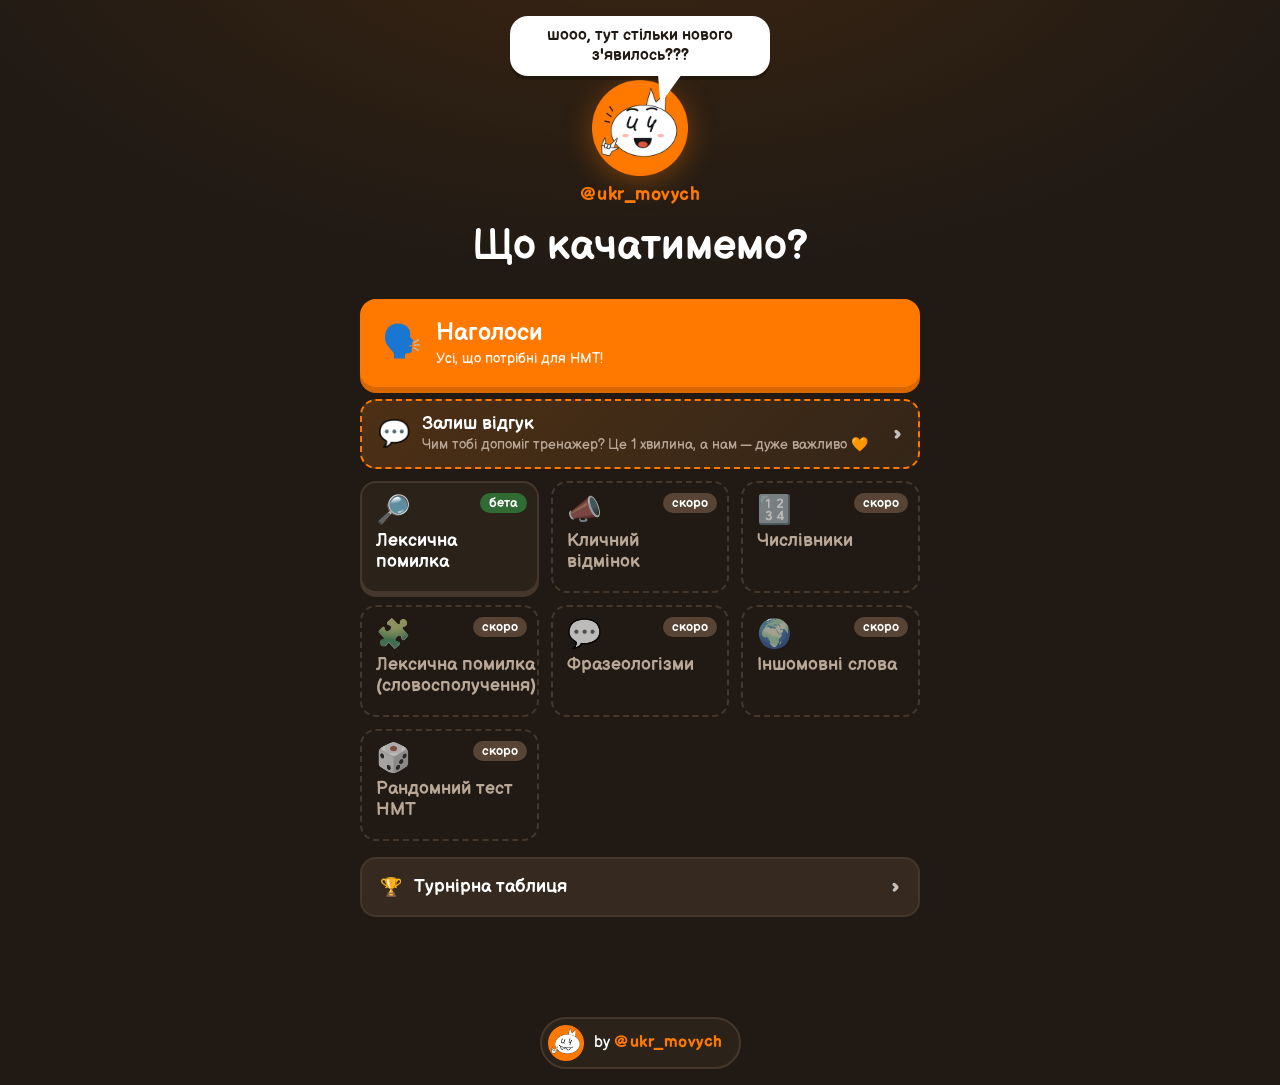
==== index.html @ 4b345e23 "Словосполучення: онлайн-дуель, спринт, гра для класу; ?v=20261020e; пам'ятка Co-Authored-By: Claude " ====
<!DOCTYPE html>
<html lang="uk">
<head>
<script src="migrate.js?v=1"></script>

<!-- Google tag (gtag.js) -->
<script async src="https://www.googletagmanager.com/gtag/js?id=G-82WP0WEX34"></script>
<script>
  window.dataLayer = window.dataLayer || [];
  function gtag(){dataLayer.push(arguments);}
  gtag('js', new Date());

  gtag('config', 'G-82WP0WEX34');
</script>

<meta charset="UTF-8">
<meta name="viewport" content="width=device-width, initial-scale=1.0, viewport-fit=cover">
<meta name="theme-color" content="#211a14">
<title>Мовні ігри</title>
<link rel="icon" type="image/png" href="favicon.png">
<link rel="apple-touch-icon" href="apple-touch-icon.png">
<link rel="preload" href="fonts/balsamiq-sans-cyrillic-700-normal.woff2" as="font" type="font/woff2" crossorigin>
<script async src="https://telegram.org/js/telegram-web-app.js"></script>
<link rel="stylesheet" href="style.css?v=20261020e">
</head>
<body>

  <!-- Меню -->
  <main id="menu" class="screen">
    <div class="menu-logo">
      <p class="speech">шооо, тут стільки нового з'явилось???</p>
      <img src="mascot-surprised.png?v=20261012j" alt="Радісно здивований маскот ukr_movych" width="96" height="96">
      <a class="handle" href="https://t.me/+GkBggS477tlmODQy" target="_blank" rel="noopener" data-tg-link>@ukr_movych</a>
    </div>
    <h1 class="title">Що качатимемо?</h1>

    <!-- Кнопки ігор малює script.js зі списку GAMES -->
    <button id="btn-rejoin" class="rejoin-btn" hidden>🔄 <span id="rejoin-label">Повернутися в гру · кімната</span> <b id="rejoin-code"></b></button>

    <div id="game-list" class="game-grid"></div>

    <button id="btn-leaders" class="leaders-btn">
      <span aria-hidden="true">🏆</span>
      <span>Турнірна таблиця</span>
      <span class="mode-arrow" aria-hidden="true">›</span>
    </button>

    <button id="btn-feedback" class="feedback-btn">
      <span class="feedback-btn-emoji" aria-hidden="true">💬</span>
      <span class="feedback-btn-text">
        <span id="feedback-btn-title" class="feedback-btn-title">Залиш відгук</span>
        <span id="feedback-btn-sub" class="feedback-btn-sub">Чим тобі допоміг тренажер? Це 1 хвилина, а нам — дуже важливо 🧡</span>
      </span>
      <span class="mode-arrow" aria-hidden="true">›</span>
    </button>
  </main>

  <!-- Відгук -->
  <main id="feedback-screen" class="screen" hidden>
    <header class="top-bar">
      <button id="btn-feedback-back" class="icon-btn" aria-label="В меню">‹ Меню</button>
      <h2 class="screen-title">Твій відгук</h2>
    </header>

    <form id="feedback-form" class="card feedback-card" novalidate>
      <p class="feedback-lead">
        Розкажи, як тобі цей тренажер? Що особливо хочеш виділити? 🧡
      </p>

      <div class="feedback-field">
        <span class="setup-label">Як тобі тренажер?</span>
        <div id="feedback-rating" class="feedback-rating" role="radiogroup" aria-label="Оцінка">
          <button type="button" data-rating="1" role="radio" aria-label="1 з 5">😕</button>
          <button type="button" data-rating="2" role="radio" aria-label="2 з 5">😐</button>
          <button type="button" data-rating="3" role="radio" aria-label="3 з 5">🙂</button>
          <button type="button" data-rating="4" role="radio" aria-label="4 з 5">😃</button>
          <button type="button" data-rating="5" role="radio" aria-label="5 з 5">🤩</button>
        </div>
      </div>

      <label class="feedback-field">
        <span class="setup-label">Твій відгук</span>
        <textarea id="feedback-text" rows="5" maxlength="2000"
          placeholder="Наприклад: «За тиждень вивчила всі наголоси, а дуелі з подругою — це взагалі топ!»"></textarea>
      </label>
      <div class="feedback-chips" aria-label="Підказки, з чого почати">
        <button type="button" class="chip">Найбільше сподобалось…</button>
        <button type="button" class="chip">До НМТ мені допомогло…</button>
        <button type="button" class="chip">Від інших тренажерів відрізняється тим, що…</button>
        <button type="button" class="chip">Раджу друзям, бо…</button>
      </div>

      <div class="feedback-field">
        <span class="setup-label">Хто ти?</span>
        <div id="feedback-role" class="seg seg-wrap" role="radiogroup" aria-label="Хто ти">
          <button type="button" data-role="student" role="radio">🎒 Учень / учениця</button>
          <button type="button" data-role="teacher" role="radio">👩‍🏫 Вчитель / ка</button>
          <button type="button" data-role="parent" role="radio">👨‍👩‍👧 Батьки</button>
          <button type="button" data-role="other" role="radio">✨ Інше</button>
        </div>
      </div>

      <label class="feedback-field">
        <span class="setup-label">Як тебе підписати? <span class="optional">(необов'язково)</span></span>
        <input id="feedback-name" type="text" maxlength="40" autocomplete="given-name" placeholder="Наприклад: Оля, 11 клас, Львів">
      </label>

      <label class="feedback-check">
        <input id="feedback-publish" type="checkbox" checked>
        <span>Можна показати мій відгук іншим (наприклад, на сторінці тренажера чи в соцмережах ukr_movych)</span>
      </label>

      <label id="feedback-contact-row" class="feedback-check" hidden>
        <input id="feedback-contact" type="checkbox">
        <span>Можна написати мені в Telegram (<span id="feedback-username"></span>), якщо будуть питання</span>
      </label>

      <p id="feedback-status" class="submit-status" role="status"></p>
      <button id="btn-feedback-send" class="btn-primary" type="submit">Надіслати відгук</button>
    </form>

    <section id="feedback-thanks" class="card feedback-card feedback-thanks" hidden>
      <div class="over-emoji" aria-hidden="true">🧡</div>
      <h3>Дякуємо!</h3>
      <p>Твій відгук уже в нас. Саме такі слова надихають робити тренажер ще кращим.</p>
      <button id="btn-feedback-done" class="btn-primary" type="button">Повернутися в меню</button>
    </section>
  </main>

  <!-- Гра -->
  <main id="game" class="screen" hidden>
    <header class="top-bar">
      <button id="btn-menu" class="icon-btn" aria-label="В меню">‹ Меню</button>
      <span id="lives" class="lives" aria-label="Життя"></span>
      <span id="score" class="score">0</span>
    </header>

    <div id="progress" class="progress" hidden>
      <div class="progress-track"><div id="progress-fill" class="progress-fill"></div></div>
      <p id="level-line" class="level-line" hidden></p>
    </div>

    <section class="card">
      <a class="brand-tag" href="https://t.me/+GkBggS477tlmODQy" target="_blank" rel="noopener" data-tg-link><img src="logo.png" alt="" width="28" height="28"><span>@ukr_movych</span></a>
      <p id="question" class="question"></p>
      <div id="sentence" class="sentence" hidden></div>
      <div id="answers" class="answers"></div>
      <p id="feedback" class="feedback" aria-live="polite"></p>
    </section>

    <div class="game-nav">
      <button id="btn-game-prev" class="btn-back" type="button" hidden>‹ Попереднє</button>
    </div>

    <p id="test-note" class="test-note" hidden>
      🧪 Розділ працює в тестовому режимі: деякі речення ще потребують доопрацювання.
    </p>

    <p id="hint" class="hint"></p>
  </main>

  <!-- Рандомний тест НМТ (PRO): логіка — nmt-test.js -->
  <main id="nmttest" class="screen" hidden>
    <header class="top-bar">
      <button id="btn-nmt-menu" class="icon-btn" aria-label="В меню">‹ Меню</button>
      <span id="nmt-score" class="score nmt-score">0 з 0</span>
      <button id="btn-nmt-finish" class="icon-btn">Завершити</button>
    </header>
    <section id="nmt-play" class="card nmt-card">
      <p id="nmt-review" class="nmt-review" hidden>👀 Попереднє завдання</p>
      <span id="nmt-topic" class="nmt-topic"></span>
      <div id="nmt-question" class="nmt-question"></div>
      <div id="nmt-answers" class="answers"></div>
      <p id="nmt-feedback" class="feedback" aria-live="polite"></p>
      <button id="btn-nmt-next" class="btn-primary" hidden>Наступне завдання →</button>
      <div class="nmt-nav">
        <button id="btn-nmt-prev" class="btn-back" type="button" hidden>‹ Попереднє</button>
        <button id="btn-nmt-return" class="btn-back" type="button" hidden>До поточного ›</button>
      </div>
      <p id="nmt-source" class="nmt-source"></p>
    </section>
    <section id="nmt-result" class="card nmt-card" hidden>
      <h2 class="nmt-result-title">Результат</h2>
      <p id="nmt-result-score" class="nmt-result-score"></p>
      <p id="nmt-result-best" class="nmt-result-best"></p>
      <h3 id="nmt-mistakes-title" class="nmt-mistakes-title">Помилки</h3>
      <div id="nmt-mistakes" class="nmt-mistakes"></div>
      <div class="over-actions">
        <button id="btn-nmt-again" class="btn-primary">Ще раз</button>
        <button id="btn-nmt-result-menu" class="btn-secondary">У меню</button>
      </div>
    </section>
  </main>

  <!-- Наголоси: вибір режиму -->
  <main id="modes" class="screen" hidden>
    <header class="top-bar">
      <button id="btn-modes-back" class="icon-btn" aria-label="В меню">‹ Меню</button>
      <h2 id="modes-title" class="screen-title">Наголоси</h2>
    </header>

    <p class="modes-lead">Обери режим</p>

    <!-- Спецтеми (доступ за посиланням з вебінару): які слова в марафоні й онлайн-іграх -->
    <div id="topic-picker" class="topic-picker" hidden></div>

    <section class="mode-panel">
      <div class="mode-head">
        <span class="mode-num">1</span>
        <span class="mode-head-text">
          <span class="mode-title">🏁 Марафон</span>
          <span id="marathon-desc" class="mode-desc">Усі 233 слова · 3 життя · турнірна таблиця</span>
        </span>
      </div>
      <button id="btn-marathon" class="btn-primary mode-start">
        Почати марафон
        <span id="marathon-best" class="mode-best" data-best="naholosy"></span>
      </button>
      <button id="btn-marathon-endless" class="btn-secondary mode-start endless-start" hidden>
        ♾ Без обмеження життів
        <span class="mode-best">PRO · бали не йдуть у турнірну таблицю</span>
      </button>
    </section>

    <section id="groups-panel" class="mode-panel collapsible" data-panel="groups">
      <button class="mode-head mode-toggle" type="button" aria-expanded="false" aria-controls="groups-body">
        <span class="mode-num">2</span>
        <span class="mode-head-text">
          <span class="mode-title">🎯 Тренування</span>
          <span class="mode-desc">Групи по ~15 слів, без життів, з роботою над помилками</span>
          <span id="groups-progress" class="mode-progress"></span>
        </span>
        <span class="mode-chevron" aria-hidden="true">›</span>
      </button>
      <div id="groups-body" class="mode-body">
      <div id="group-list" class="group-grid"></div>
      <p class="group-legend">
        <span class="legend-item"><span class="legend-dot legend-new"></span> не розпочато</span>
        <span class="legend-item"><span class="legend-dot legend-mid"></span> є над чим попрацювати</span>
        <span class="legend-item"><span class="legend-dot legend-done"></span> вивчено</span>
      </p>
      </div>
    </section>

    <section class="mode-panel collapsible" data-panel="duel">
      <button class="mode-head mode-toggle" type="button" aria-expanded="false" aria-controls="duel-body">
        <span id="duel-num" class="mode-num">3</span>
        <span class="mode-head-text">
          <span class="mode-title">⚔️ Дуель</span>
          <span id="duel-desc" class="mode-desc">2–4 гравці: хто перший натисне правильний наголос</span>
        </span>
        <span class="mode-chevron" aria-hidden="true">›</span>
      </button>
      <div id="duel-body" class="mode-body">

      <div class="duel-setup">
        <div class="setup-controls">
          <div class="setup-row">
            <span class="setup-label">Гравців</span>
            <div id="duel-players" class="seg" role="radiogroup" aria-label="Кількість гравців">
              <button data-n="2" role="radio">2</button>
              <button data-n="3" role="radio">3</button>
              <button data-n="4" role="radio">4</button>
            </div>
          </div>
          <div class="setup-row">
            <span class="setup-label">Екран</span>
            <div id="duel-layout" class="seg" role="radiogroup" aria-label="Як лежить екран">
              <button data-layout="table" role="radio">📱 На столі</button>
              <button data-layout="wall" role="radio">🖥 На стіні</button>
            </div>
          </div>
          <div id="duel-teams-row" class="setup-row" hidden>
            <span class="setup-label">Гра</span>
            <div id="duel-teams" class="seg" role="radiogroup" aria-label="Кожен сам за себе чи командами">
              <button data-teams="0" role="radio">👤 Кожен сам</button>
              <button data-teams="1" role="radio">👥 Команди</button>
            </div>
          </div>
          <div class="setup-row">
            <span class="setup-label">Очок для перемоги</span>
            <div id="duel-target" class="seg" role="radiogroup" aria-label="До скількох очок">
              <button data-target="10" role="radio">10</button>
              <button data-target="20" role="radio">20</button>
              <button data-target="50" role="radio">50</button>
            </div>
          </div>
          <p id="duel-hint" class="setup-hint"></p>
        </div>
        <div id="duel-preview" class="duel-preview" aria-hidden="true"></div>
      </div>

      <button id="btn-duel" class="btn-primary">Почати дуель</button>
      </div>
    </section>

    <section id="online-panel" class="mode-panel collapsible" data-panel="online">
      <button class="mode-head mode-toggle" type="button" aria-expanded="false" aria-controls="online-body-panel">
        <span id="online-num" class="mode-num">4</span>
        <span class="mode-head-text">
          <span class="mode-title">🌐 Онлайн з друзями</span>
          <span id="online-desc" class="mode-desc">Кожен на своєму телефоні: дуель, спринт, гра для класу</span>
        </span>
        <span class="mode-chevron" aria-hidden="true">›</span>
      </button>
      <div id="online-body-panel" class="mode-body">
      <p class="mode-note">Створи кімнату й надішли друзям код, посилання або QR-код.</p>
      <div class="online-modes">
        <button class="online-mode-btn" data-mode="duel">
          <span class="om-title">⚔️ Онлайн-дуель</span>
          <span id="online-duel-desc" class="om-desc">Удвох. Однакове слово — хто правильно й швидше, тому бал</span>
        </button>
        <button class="online-mode-btn" data-mode="sprint">
          <span id="online-sprint-title" class="om-title">⏱ Спринт 60 секунд</span>
          <span id="online-sprint-desc" class="om-desc">2–10 гравців. Хто дасть більше правильних відповідей за хвилину</span>
        </button>
        <button class="online-mode-btn" data-mode="class">
          <span class="om-title">🏫 Гра для класу</span>
          <span class="om-desc">Учитель веде гру на проєкторі, учні відповідають з телефонів</span>
        </button>
      </div>
      <button id="btn-online-join" class="btn-secondary">🔑 Маю код — приєднатися</button>
      </div>
    </section>
  </main>

  <!-- Онлайн: вміст малює online.js -->
  <main id="online" class="screen" hidden>
    <header class="top-bar">
      <button id="btn-online-back" class="icon-btn" aria-label="Вийти">‹ Вийти</button>
      <h2 id="online-title" class="screen-title">Онлайн</h2>
    </header>
    <div id="online-body" class="online-body"></div>
  </main>

  <!-- Дуель: поле малює script.js (2–4 гравці, на столі або на стіні) -->
  <main id="duel" class="duel" hidden>
    <div id="duel-board" class="duel-board"></div>
  </main>

  <!-- Результат тренування -->
  <main id="train-over" class="screen" hidden>
    <section class="card over-card">
      <img class="over-logo" src="logo.png" alt="Логотип ukr_movych" width="80" height="80">
      <h2 id="train-title"></h2>
      <p class="over-score"><span id="train-score"></span></p>
      <p id="train-sub" class="over-best"></p>

      <div class="over-actions">
        <button id="btn-fix-mistakes" class="btn-primary"></button>
        <button id="btn-train-next" class="btn-primary"></button>
        <button id="btn-train-again" class="btn-secondary">Ще раз цю групу</button>
        <button id="btn-train-groups" class="btn-secondary">До груп</button>
      </div>
    </section>

    <section id="train-mistakes" class="card mistakes" hidden>
      <h3>Слова для повторення</h3>
      <ul id="train-mistakes-list" class="mistakes-list"></ul>
    </section>
  </main>

  <!-- Кінець гри -->
  <main id="over" class="screen" hidden>
    <section class="card over-card">
      <img class="over-logo" src="logo.png" alt="Логотип ukr_movych" width="80" height="80">
      <h2>Гру закінчено!</h2>
      <p class="over-score"><span id="over-score">0</span></p>
      <p id="over-best" class="over-best"></p>

      <form id="submit-form" class="submit-form" hidden>
        <label for="player-name">Твоє ім'я для турнірної таблиці</label>
        <div class="submit-row">
          <input id="player-name" type="text" maxlength="20" autocomplete="nickname" placeholder="Наприклад, Оксана">
          <button type="submit" class="btn-primary btn-small">Зберегти</button>
        </div>
        <p id="submit-status" class="submit-status" aria-live="polite"></p>
      </form>

      <div class="over-actions">
        <button id="btn-again" class="btn-primary">Ще раз</button>
        <button id="btn-over-menu" class="btn-secondary">В меню</button>
      </div>
    </section>

    <section id="mistakes" class="card mistakes" hidden>
      <h3>Твої помилки</h3>
      <ul id="mistakes-list" class="mistakes-list"></ul>
    </section>
  </main>

  <!-- Турнірна таблиця -->
  <main id="leaders" class="screen" hidden>
    <header class="top-bar">
      <button id="btn-leaders-back" class="icon-btn" aria-label="В меню">‹ Меню</button>
      <h2 class="screen-title">Турнірна таблиця</h2>
    </header>

    <div class="tabs" role="tablist">
      <button class="tab active" data-game="naholosy" role="tab">Наголоси</button>
      <button class="tab" data-game="leksychna" role="tab">Лексична</button>
      <button class="tab" data-game="klychnyi" role="tab" hidden>Кличний</button>
    </div>

    <section class="card">
      <ol id="leaders-list" class="leaders-list"></ol>
      <p id="leaders-status" class="leaders-status"></p>
    </section>
  </main>

  <!-- Святкування -->
  <div id="celebrate" class="modal" hidden>
    <div class="modal-card">
      <div class="over-emoji" aria-hidden="true">🏆</div>
      <h2>Неймовірно!</h2>
      <p id="celebrate-text"></p>
      <button id="btn-continue" class="btn-primary">Грати далі</button>
      <a class="brand-tag brand-tag-bottom" href="https://t.me/+GkBggS477tlmODQy" target="_blank" rel="noopener" data-tg-link><img src="logo.png" alt="" width="28" height="28"><span>@ukr_movych</span></a>
    </div>
  </div>
  <div id="confetti" class="confetti" aria-hidden="true"></div>

  <!-- «Скоро» -->
  <div id="soon" class="modal" hidden>
    <div class="modal-card">
      <div class="over-emoji" aria-hidden="true">🚧</div>
      <h2 id="soon-title"></h2>
      <p>Скоро тут з'явиться топовий тренажер — слідкуй!</p>
      <a class="brand-tag brand-tag-soon" href="https://t.me/+GkBggS477tlmODQy" target="_blank" rel="noopener" data-tg-link><img src="logo.png" alt="" width="28" height="28"><span>@ukr_movych</span></a>
      <button id="btn-soon-ok" class="btn-primary">Чекаю!</button>
    </div>
  </div>

  <!-- Доступ до спецтеми за посиланням з вебінару -->
  <div id="topic-modal" class="modal" hidden>
    <div class="modal-card">
      <div id="topic-modal-emoji" class="over-emoji" aria-hidden="true">🎉</div>
      <h2 id="topic-modal-title"></h2>
      <p id="topic-modal-text"></p>
      <a id="btn-topic-open" class="btn-primary pro-buy" href="#" hidden>Відкрити в Telegram</a>
      <button id="btn-topic-go" class="btn-primary" hidden>До тренування →</button>
      <button id="btn-topic-close" class="btn-secondary">Закрити</button>
    </div>
  </div>

  <!-- «‹ Попереднє»: копія картки попереднього завдання (лише для перегляду) -->
  <div id="prev-modal" class="modal" hidden>
    <div class="modal-card prev-modal-card">
      <p class="nmt-review">👀 Попереднє завдання</p>
      <div id="prev-content" class="prev-content"></div>
      <button id="btn-prev-close" class="btn-secondary">До поточного ›</button>
    </div>
  </div>

  <div id="pro" class="modal" hidden>
    <div class="modal-card">
      <div class="pro-intro">
      <div class="over-emoji" aria-hidden="true">🦆</div>
      <h2 id="pro-title"></h2>
      <p id="pro-text"></p>
      </div>
      <a id="btn-pro-buy" class="btn-primary pro-buy" href="#" target="_blank" rel="noopener"></a>
      <button id="btn-pro-check" class="btn-secondary">Я вже в Спільноті ✓</button>
      <p id="pro-status" class="pro-status" aria-live="polite"></p>
      <button id="btn-pro-help" class="pro-help-link" type="button" hidden>Підписка є, а доступу немає?</button>
      <div id="pro-help" class="pro-help" hidden>
        <h2>Підписка є, а доступу немає?</h2>
        <p>Буває, що Telegram не дає автоматично додати тебе в канал. Напиши Укрмовичу — і тобі відкриють доступ вручну.</p>
        <textarea id="pro-help-text" maxlength="1000" rows="3" placeholder="Що сталося? (необов'язково)"></textarea>
        <button id="btn-pro-report" class="btn-primary">Повідомити Укрмовича</button>
      </div>
      <div id="pro-done" class="pro-help" hidden>
        <p>Дякуємо! Укрмович отримав твоє повідомлення 💛 З тобою зв'яжуться в Telegram якнайшвидше — протягом 24 годин.</p>
      </div>
      <button id="btn-pro-close" class="btn-secondary">Закрити</button>
    </div>
  </div>

  <footer>
    <a class="brand" href="https://t.me/+GkBggS477tlmODQy" target="_blank" rel="noopener" data-tg-link>
      <img src="logo.png" alt="" width="36" height="36">
      <span>by <b>@ukr_movych</b></span>
    </a>
  </footer>

  <script src="leaderboard-config.js?v=20261020a"></script>
  <script src="klychnyi-data.js?v=20261020a"></script>
  <script src="chyslivnyky-data.js?v=20261020a"></script>
  <script src="frazeo-data.js?v=20261020b"></script>
  <script src="topics.js?v=20261020a"></script>
  <script src="slovospoluch-data.js?v=20261020e"></script>
  <script src="script.js?v=20261020e"></script>
  <script src="slovospoluch.js?v=20261020e"></script>
  <script src="online.js?v=20261020e"></script>
  <script src="nmt-test.js?v=20261020a"></script>

</body>
</html>
---- style.css ----
/* Шрифт з кирилицею (Comic Neue її не має, тому на телефонах був стандартний шрифт) */
@font-face {
  font-family: 'Balsamiq Sans';
  font-style: normal;
  font-weight: 400;
  font-display: swap;
  src: url(fonts/balsamiq-sans-cyrillic-400-normal.woff2) format('woff2');
  unicode-range: U+0301, U+0400-045F, U+0490-0491, U+04B0-04B1, U+2116;
}
@font-face {
  font-family: 'Balsamiq Sans';
  font-style: normal;
  font-weight: 700;
  font-display: swap;
  src: url(fonts/balsamiq-sans-cyrillic-700-normal.woff2) format('woff2');
  unicode-range: U+0301, U+0400-045F, U+0490-0491, U+04B0-04B1, U+2116;
}
@font-face {
  font-family: 'Balsamiq Sans';
  font-style: normal;
  font-weight: 400;
  font-display: swap;
  src: url(fonts/balsamiq-sans-latin-400-normal.woff2) format('woff2');
  unicode-range: U+0000-00FF, U+0131, U+0152-0153, U+02BB-02BC, U+02C6, U+02DA, U+02DC, U+0304, U+0308, U+0329, U+2000-206F, U+20AC, U+2122, U+2191, U+2193, U+2212, U+2215, U+FEFF, U+FFFD;
}
@font-face {
  font-family: 'Balsamiq Sans';
  font-style: normal;
  font-weight: 700;
  font-display: swap;
  src: url(fonts/balsamiq-sans-latin-700-normal.woff2) format('woff2');
  unicode-range: U+0000-00FF, U+0131, U+0152-0153, U+02BB-02BC, U+02C6, U+02DA, U+02DC, U+0304, U+0308, U+0329, U+2000-206F, U+20AC, U+2122, U+2191, U+2193, U+2212, U+2215, U+FEFF, U+FFFD;
}

:root {
  --bg: #211a14;
  --surface: #2b2219;
  --surface-2: #362a20;
  --line: #45372b;
  --brown: #574435;
  --orange: #FF7900;
  --orange-dark: #d96700;
  --green: #4CAF50;
  --red: #e0533d;
  --text: #ffffff;
  --muted: #b9a797;
  --radius: 16px;
  --font: 'Balsamiq Sans', 'Comic Sans MS', 'Comic Neue', system-ui, sans-serif;
}

*,
*::before,
*::after {
  box-sizing: border-box;
}

html {
  -webkit-text-size-adjust: 100%;
}

body {
  margin: 0;
  min-height: 100vh;
  min-height: 100dvh;
  display: flex;
  flex-direction: column;
  align-items: center;
  padding:
    max(16px, env(safe-area-inset-top))
    max(16px, env(safe-area-inset-right))
    max(16px, env(safe-area-inset-bottom))
    max(16px, env(safe-area-inset-left));
  background:
    radial-gradient(ellipse 80% 50% at 50% -10%, rgba(255, 121, 0, 0.12), transparent 70%),
    var(--bg);
  color: var(--text);
  font-family: var(--font);
  font-weight: 700;
  -webkit-tap-highlight-color: transparent;
  /* заборона виділення й копіювання тексту */
  -webkit-user-select: none;
  user-select: none;
  -webkit-touch-callout: none;
}

input,
textarea {
  -webkit-user-select: text;
  user-select: text;
}

img {
  -webkit-user-drag: none;
}

.loading {
  display: block;
  text-align: center;
  color: var(--muted);
  animation: pulse 1.2s ease-in-out infinite;
}

@keyframes pulse {
  50% { opacity: 0.4; }
}

[hidden] {
  display: none !important;
}

button {
  font: inherit;
  color: inherit;
  border: none;
  cursor: pointer;
  touch-action: manipulation;
  -webkit-user-select: none;
  user-select: none;
}

button:focus-visible {
  outline: 3px solid var(--orange);
  outline-offset: 3px;
}

.screen {
  width: 100%;
  max-width: 560px;
  flex: 1 0 auto;
  display: flex;
  flex-direction: column;
  animation: fade-in 0.25s ease-out;
}

/* ---------- Меню ---------- */

#menu {
  justify-content: center;
  padding-bottom: 8vh;
}

.title {
  margin: 0 0 28px;
  font-size: clamp(30px, 8vw, 42px);
  line-height: 1.15;
  text-align: center;
}

/* Сітка ігор: «Наголоси» на всю ширину, решта — плитки по 2 (на компі по 3) */
.game-grid {
  display: grid;
  grid-template-columns: repeat(2, minmax(0, 1fr));
  gap: 12px;
}

@media (min-width: 520px) {
  .game-grid {
    grid-template-columns: repeat(3, minmax(0, 1fr));
  }
}

.game-tile {
  position: relative;
  display: flex;
  flex-direction: column;
  align-items: flex-start;
  gap: 6px;
  min-height: 112px;
  padding: 14px;
  text-align: left;
  background: var(--surface);
  border: 2px solid var(--line);
  border-radius: var(--radius);
  box-shadow: 0 4px 0 var(--line);
  transition: transform 0.12s ease, box-shadow 0.12s ease, border-color 0.15s ease;
}

.game-tile:active {
  transform: translateY(3px);
  box-shadow: 0 1px 0 var(--line);
}

.tile-icon {
  font-size: 28px;
  line-height: 1;
}

.tile-name {
  /* на вузьких екранах шрифт трохи менший, щоб довгі слова не розривались */
  font-size: clamp(14px, 4.4vw, 18px);
  line-height: 1.15;
  overflow-wrap: break-word;
}

.game-tile .badge {
  position: absolute;
  top: 10px;
  right: 10px;
}

.game-tile.featured {
  grid-column: 1 / -1;
  flex-direction: row;
  align-items: center;
  gap: 14px;
  min-height: 0;
  padding: 18px 20px;
  background: var(--orange);
  border-color: var(--orange);
  box-shadow: 0 6px 0 var(--orange-dark);
}

.game-tile.featured:active {
  box-shadow: 0 3px 0 var(--orange-dark);
}

.game-tile.featured .tile-icon {
  font-size: 32px;
}

.game-tile.featured .tile-name {
  flex: 1;
  min-width: 0;
  font-size: 24px;
  overflow-wrap: normal;
}

.game-tile.featured .mode-best {
  white-space: nowrap;
}

.game-tile.featured .mode-best {
  opacity: 0.9;
}

/* Ще не готові ігри — приглушені */
.game-tile.is-soon {
  background: transparent;
  border-style: dashed;
  box-shadow: none;
  color: var(--muted);
}

.game-tile.is-soon .tile-icon {
  filter: grayscale(0.6);
  opacity: 0.7;
}

.mode-best {
  font-size: 14px;
  font-weight: 400;
  opacity: 0.8;
}

.mode-best:empty {
  display: none;
}

.mode-arrow {
  font-size: 28px;
  line-height: 1;
  opacity: 0.7;
}

.badge {
  display: inline-block;
  padding: 2px 9px;
  border-radius: 999px;
  background: var(--brown);
  color: #fff;
  font-size: 13px;
}

.badge-beta {
  background: #2f6b33;
}

.badge-pro {
  background: linear-gradient(135deg, #f2b705, #e07a10);
  color: #fff;
  font-weight: 700;
}

/* Турнірна таблиця — окремо від ігор */
.leaders-btn {
  display: flex;
  align-items: center;
  gap: 12px;
  width: 100%;
  margin-top: 16px;
  padding: 14px 18px;
  background: var(--surface-2);
  border: 2px solid var(--line);
  border-radius: var(--radius);
  font-size: 18px;
  text-align: left;
}

.leaders-btn span:nth-child(2) {
  flex: 1;
}

.brand-tag-soon {
  margin: -8px 0 18px;
}

/* ---------- Верхня панель ---------- */

.top-bar {
  display: flex;
  align-items: center;
  gap: 12px;
  margin-bottom: 16px;
}

.icon-btn {
  padding: 8px 14px;
  border-radius: 999px;
  background: var(--brown);
  font-size: 15px;
}

.lives {
  flex: 1;
  text-align: center;
  font-size: 22px;
  letter-spacing: 2px;
}

.lives .heart {
  display: inline-block;
  transition: opacity 0.3s ease, filter 0.3s ease, transform 0.3s ease;
}

.lives .heart.lost {
  opacity: 0.25;
  filter: grayscale(1);
  transform: scale(0.8);
}

.lives.hit {
  animation: shake 0.4s ease;
}

.score {
  min-width: 56px;
  padding: 8px 14px;
  border-radius: 999px;
  background: var(--surface-2);
  text-align: center;
  font-size: 18px;
}

.score::before {
  content: '⭐ ';
}

.score.bump {
  animation: bump 0.3s ease;
}

/* ---------- Картка з питанням ---------- */

.card {
  padding: 24px 20px;
  background: var(--surface);
  border: 2px solid var(--line);
  border-radius: 22px;
}

.question {
  margin: 0 0 20px;
  text-align: center;
  font-size: 20px;
  color: var(--muted);
}

.answers {
  display: grid;
  gap: 12px;
}

/* Варіанти наголосу */
.answer {
  display: flex;
  flex-direction: column;
  align-items: center;
  justify-content: center;
  gap: 2px;
  width: 100%;
  min-height: 64px;
  padding: 14px 18px;
  background: var(--surface-2);
  border: 2px solid var(--line);
  border-radius: var(--radius);
  font-size: 28px;
  letter-spacing: 0.5px;
  box-shadow: 0 4px 0 var(--line);
  transition: transform 0.1s ease, box-shadow 0.1s ease, background-color 0.15s ease, border-color 0.15s ease;
}

.answer:active {
  transform: translateY(3px);
  box-shadow: 0 1px 0 var(--line);
}

.answer .stress {
  color: var(--orange);
}

.answer .note {
  font-size: 15px;
  font-weight: 400;
  color: var(--muted);
  letter-spacing: 0;
}

@media (hover: hover) {
  .answer:hover,
  .chip:hover,
  .ok-btn:hover {
    border-color: var(--orange);
  }

  .game-tile:not(.featured):hover,
  .leaders-btn:hover {
    border-color: var(--orange);
  }
}

/* ---------- Лексична помилка ---------- */

.sentence {
  margin-bottom: 18px;
  line-height: 1.25;
  text-align: left;
}

.chip {
  display: inline-block;
  margin: 3px 1px;
  padding: 5px 7px;
  background: transparent;
  border: 2px solid transparent;
  border-radius: 10px;
  font-size: 20px;
  font-weight: 400;
  transition: background-color 0.15s ease, border-color 0.15s ease;
}

.ok-btn {
  width: 100%;
  min-height: 56px;
  padding: 12px 18px;
  background: var(--surface-2);
  border: 2px solid var(--line);
  border-radius: var(--radius);
  font-size: 20px;
  box-shadow: 0 4px 0 var(--line);
}

/* ---------- Стани відповідей ---------- */

.correct,
.answer.correct,
.ok-btn.correct {
  background-color: var(--green);
  border-color: var(--green);
  box-shadow: 0 4px 0 #3a8a3e;
}

.chip.correct {
  box-shadow: none;
}

.correct .stress,
.correct .note {
  color: #fff;
}

.wrong {
  background-color: var(--red);
  border-color: var(--red);
  box-shadow: 0 4px 0 #a63a2a;
  animation: shake 0.4s ease;
}

.chip.wrong {
  box-shadow: none;
}

.dim {
  opacity: 0.45;
}

.blink {
  animation: blink 0.5s linear infinite;
}

.strikethrough {
  text-decoration: line-through;
  text-decoration-thickness: 2px;
}

.feedback {
  min-height: 1.4em;
  margin: 16px 0 0;
  text-align: center;
  font-size: 17px;
  color: var(--muted);
}

.feedback.good {
  color: var(--green);
}

.feedback.bad {
  color: var(--red);
}

.hint {
  margin: 14px 0 0;
  text-align: center;
  font-size: 13px;
  font-weight: 400;
  color: var(--muted);
  opacity: 0.7;
}

@media (hover: none) {
  .hint {
    display: none;
  }
}

/* ---------- Кінець гри ---------- */

#over {
  justify-content: center;
  padding-bottom: 8vh;
}

.over-card {
  text-align: center;
}

.over-emoji {
  font-size: 48px;
}

.over-card h2 {
  margin: 8px 0 4px;
  font-size: 28px;
}

.over-score {
  margin: 8px 0;
  font-size: 64px;
  line-height: 1;
  color: var(--orange);
}

.over-best {
  margin: 0 0 24px;
  color: var(--muted);
}

.over-actions {
  display: grid;
  gap: 12px;
}

.btn-primary,
.btn-secondary {
  width: 100%;
  padding: 16px;
  border-radius: var(--radius);
  font-size: 20px;
  transition: transform 0.1s ease, box-shadow 0.1s ease;
}

.btn-primary {
  background: var(--orange);
  box-shadow: 0 5px 0 var(--orange-dark);
}

.btn-primary:active {
  transform: translateY(3px);
  box-shadow: 0 2px 0 var(--orange-dark);
}

.btn-secondary {
  background: var(--brown);
}

/* ---------- Логотип і підпис ---------- */

.menu-logo {
  display: flex;
  flex-direction: column;
  align-items: center;
  gap: 8px;
  margin-bottom: 18px;
}

.menu-logo img {
  width: 96px;
  height: 96px;
  filter: drop-shadow(0 6px 14px rgba(255, 121, 0, 0.35));
}

.handle {
  color: var(--orange);
  font-size: 18px;
  letter-spacing: 0.5px;
}

/* Плашка з логотипом у картці гри — щоб її було видно на скриншотах */
.brand-tag {
  display: flex;
  align-items: center;
  justify-content: center;
  gap: 8px;
  margin: -6px 0 14px;
  color: var(--orange);
  font-size: 16px;
  letter-spacing: 0.5px;
}

.brand-tag img {
  width: 28px;
  height: 28px;
}

.brand-tag-bottom {
  margin: 18px 0 0;
}

.over-logo {
  width: 80px;
  height: 80px;
  filter: drop-shadow(0 6px 14px rgba(255, 121, 0, 0.35));
}

.brand {
  display: flex;
  align-items: center;
  gap: 10px;
  margin-top: 28px;
  padding: 6px 16px 6px 6px;
  border-radius: 999px;
  background: var(--surface);
  border: 2px solid var(--line);
  color: var(--text);
  font-size: 16px;
  font-weight: 400;
  letter-spacing: 0.5px;
}

.brand img {
  width: 36px;
  height: 36px;
}

.brand b {
  color: var(--orange);
}

/* ---------- Анімації ---------- */

@keyframes blink {
  50% { background-color: #e6c200; border-color: #e6c200; }
}

@keyframes shake {
  0%, 100% { transform: translateX(0); }
  25% { transform: translateX(-6px); }
  75% { transform: translateX(6px); }
}

@keyframes bump {
  50% { transform: scale(1.15); }
}

@keyframes fade-in {
  from { opacity: 0; transform: translateY(6px); }
  to { opacity: 1; transform: none; }
}

@media (prefers-reduced-motion: reduce) {
  *,
  *::before,
  *::after {
    animation-duration: 0.01ms !important;
    animation-iteration-count: 1 !important;
    transition-duration: 0.01ms !important;
  }
}

/* Маленькі телефони */
@media (max-width: 360px) {
  .answer {
    font-size: 24px;
  }

  .chip {
    font-size: 18px;
  }
}

/* ---------- Прогрес (Наголоси) ---------- */

.progress {
  margin: -4px 0 16px;
}

.progress-track {
  height: 10px;
  border-radius: 999px;
  background: var(--surface-2);
  overflow: hidden;
}

.progress-fill {
  width: 0;
  height: 100%;
  border-radius: inherit;
  background: linear-gradient(90deg, var(--orange-dark), var(--orange));
  transition: width 0.4s ease;
}

.progress.done .progress-fill {
  background: linear-gradient(90deg, #3a8a3e, var(--green));
}

/* ---------- Помилки після гри ---------- */

.mistakes {
  margin-top: 16px;
}

.mistakes h3 {
  margin: 0 0 12px;
  font-size: 20px;
  text-align: center;
}

.mistakes-list {
  margin: 0;
  padding: 0;
  list-style: none;
  display: grid;
  gap: 10px;
}

.mistakes-list li {
  display: flex;
  flex-wrap: wrap;
  align-items: baseline;
  justify-content: center;
  gap: 6px 12px;
  padding: 12px;
  border-radius: 12px;
  background: var(--surface-2);
  font-size: 22px;
}

.mistakes-list .was {
  color: var(--red);
  text-decoration: line-through;
  font-size: 18px;
}

.mistakes-list .arrow {
  color: var(--muted);
  font-size: 18px;
}

.mistakes-list .right .stress {
  color: var(--green);
}

.mistakes-list .note {
  margin-left: 6px;
  font-size: 14px;
  font-weight: 400;
  color: var(--muted);
}

.mistakes-list .sentence-mistake {
  display: block;
  width: 100%;
  font-size: 16px;
  font-weight: 400;
  line-height: 1.4;
  text-align: left;
}

.mistakes-list .sentence-mistake mark {
  padding: 0 3px;
  border-radius: 4px;
  background: var(--green);
  color: #fff;
}

/* ---------- Форма для таблиці ---------- */

.submit-form {
  margin: 0 0 20px;
  text-align: left;
}

.submit-form label {
  display: block;
  margin-bottom: 8px;
  font-size: 15px;
  color: var(--muted);
}

.submit-row {
  display: flex;
  gap: 8px;
}

.submit-row input {
  flex: 1;
  min-width: 0;
  padding: 12px 14px;
  border: 2px solid var(--line);
  border-radius: 12px;
  background: var(--bg);
  color: var(--text);
  font: inherit;
  font-size: 18px;
}

.submit-row input:focus {
  outline: none;
  border-color: var(--orange);
}

.btn-small {
  width: auto;
  padding: 12px 16px;
  font-size: 17px;
}

.submit-status {
  min-height: 1.2em;
  margin: 8px 0 0;
  font-size: 15px;
  font-weight: 400;
  color: var(--muted);
}

.submit-status.good {
  color: var(--green);
}

.submit-status.bad {
  color: var(--red);
}

/* ---------- Турнірна таблиця ---------- */

.screen-title {
  flex: 1;
  margin: 0;
  font-size: 22px;
  text-align: center;
  padding-right: 70px;
}

.tabs {
  display: grid;
  grid-auto-flow: column;
  grid-auto-columns: 1fr;
  gap: 6px;
  margin-bottom: 14px;
  padding: 5px;
  border-radius: 14px;
  background: var(--surface);
}

.tab {
  padding: 10px 6px;
  border-radius: 10px;
  background: transparent;
  font-size: 15px;
  color: var(--muted);
}

.tab.active {
  background: var(--orange);
  color: #fff;
}

.leaders-list {
  margin: 0;
  padding: 0;
  list-style: none;
  counter-reset: place;
}

.leaders-list li {
  counter-increment: place;
  display: flex;
  align-items: center;
  gap: 12px;
  padding: 10px 4px;
  border-bottom: 1px solid var(--line);
  font-size: 18px;
}

.leaders-list li:last-child {
  border-bottom: none;
}

.leaders-list li::before {
  content: counter(place);
  min-width: 32px;
  height: 32px;
  display: grid;
  place-items: center;
  border-radius: 50%;
  background: var(--surface-2);
  font-size: 15px;
}

.leaders-list li:nth-child(1)::before { background: #d4a017; }
.leaders-list li:nth-child(2)::before { background: #8d8d8d; }
.leaders-list li:nth-child(3)::before { background: #a0522d; }

.leaders-list .name {
  flex: 1;
  min-width: 0;
  overflow: hidden;
  text-overflow: ellipsis;
  white-space: nowrap;
}

.leaders-list .points {
  color: var(--orange);
}

.leaders-list li.me {
  background: rgba(255, 121, 0, 0.1);
  border-radius: 10px;
}

.leaders-status {
  margin: 8px 0 0;
  text-align: center;
  font-weight: 400;
  color: var(--muted);
}

.leaders-status:empty {
  display: none;
}

/* ---------- Святкування ---------- */

.modal {
  position: fixed;
  inset: 0;
  z-index: 20;
  display: grid;
  place-items: center;
  padding: 16px;
  background: rgba(20, 15, 11, 0.75);
  animation: fade-in 0.25s ease-out;
}

.modal-card {
  width: 100%;
  max-width: 400px;
  padding: 28px 22px;
  border: 2px solid var(--orange);
  border-radius: 22px;
  background: var(--surface);
  text-align: center;
  animation: pop 0.4s ease-out;
}

.modal-card h2 {
  margin: 8px 0;
  font-size: 30px;
}

.modal-card p {
  margin: 0 0 22px;
  font-size: 18px;
  line-height: 1.4;
  color: var(--muted);
}

/* Вікно PRO-підписки */
#pro .modal-card > button,
#pro .pro-buy {
  display: block;
  margin-top: 12px;
}

.pro-buy {
  text-align: center;
  color: inherit;
  text-decoration: none;
  box-sizing: border-box;
}

#pro .pro-status {
  margin: 12px 0 0;
  font-size: 16px;
}

#pro .pro-status:empty {
  display: none;
}

/* Форма звернення: лише вона, вгорі екрана */
#pro {
  overflow-y: auto;
}

#pro.pro-form {
  align-items: start;
}

#pro.pro-form .pro-intro,
#pro.pro-form #btn-pro-buy,
#pro.pro-form #btn-pro-check,
#pro.pro-form #btn-pro-help {
  display: none;
}

#pro .pro-help h2 {
  margin: 0 0 10px;
  font-size: 24px;
  text-align: center;
}

.pro-help-link {
  display: block;
  margin: 14px auto 0;
  background: none;
  color: var(--muted);
  font-size: 16px;
  text-decoration: underline;
}

.pro-help {
  margin-top: 16px;
  text-align: left;
}

#pro .pro-help p {
  margin: 0 0 12px;
  font-size: 16px;
}

.pro-help textarea {
  width: 100%;
  box-sizing: border-box;
  padding: 12px;
  border: 2px solid var(--line);
  border-radius: 12px;
  background: var(--surface-2);
  color: var(--text);
  font: inherit;
  font-size: 16px;
  resize: vertical;
}

.confetti {
  position: fixed;
  inset: 0;
  z-index: 30;
  overflow: hidden;
  pointer-events: none;
}

.confetti i {
  position: absolute;
  top: -20px;
  width: 10px;
  height: 14px;
  border-radius: 2px;
  animation: fall linear forwards;
}

@keyframes fall {
  to { transform: translate3d(var(--dx), 110vh, 0) rotate(var(--rot)); }
}

@keyframes pop {
  from { transform: scale(0.8); opacity: 0; }
  to { transform: scale(1); opacity: 1; }
}

/* ---------- Тестовий режим ---------- */

.test-note {
  margin: 16px 0 0;
  padding: 10px 14px;
  border: 2px dashed var(--brown);
  border-radius: 12px;
  background: rgba(87, 68, 53, 0.25);
  color: var(--muted);
  font-size: 14px;
  font-weight: 400;
  line-height: 1.35;
  text-align: center;
}

/* Маленькі телефони: компактніша шапка меню, щоб влізло більше ігор */
@media (max-width: 380px) {
  .menu-logo img {
    width: 72px;
    height: 72px;
  }

  .title {
    margin-bottom: 20px;
  }

  .game-tile {
    min-height: 100px;
    padding: 12px;
  }


  .game-tile.featured .tile-name {
    font-size: 22px;
  }
}

/* ---------- Наголоси: режими й групи ---------- */

#modes .screen-title {
  padding-right: 70px;
}

.modes-lead {
  margin: 0 0 12px;
  color: var(--muted);
  font-size: 16px;
  text-align: center;
}

/* Два режими — дві однакові за виглядом панелі з помаранчевою рамкою */
.mode-panel {
  margin-bottom: 16px;
  padding: 16px;
  border: 2px solid var(--orange);
  border-radius: 20px;
  background: var(--surface);
}

.mode-head {
  display: flex;
  align-items: flex-start;
  gap: 12px;
  margin-bottom: 14px;
}

.mode-num {
  flex: none;
  display: grid;
  place-items: center;
  width: 30px;
  height: 30px;
  border-radius: 50%;
  background: var(--orange);
  font-size: 16px;
}

.mode-head-text {
  display: flex;
  flex-direction: column;
  gap: 4px;
}

.mode-title {
  font-size: 20px;
  line-height: 1.2;
}

.mode-desc {
  color: var(--muted);
  font-size: 14px;
  font-weight: 400;
  line-height: 1.35;
}

.mode-start {
  display: flex;
  flex-direction: column;
  align-items: center;
  gap: 2px;
}

.mode-start .mode-best {
  font-size: 13px;
}

.group-grid {
  display: grid;
  grid-template-columns: repeat(3, minmax(0, 1fr));
  gap: 10px;
}

@media (min-width: 560px) {
  .group-grid {
    grid-template-columns: repeat(5, minmax(0, 1fr));
  }
}

.group-tile {
  /* --h: відтінок від жовтого (45) до жовто-зеленого (100), --p: прогрес 0…1.
     Чистий зелений — лише для вивчених груп */
  --h: 45;
  --p: 0;
  position: relative;
  overflow: hidden;
  display: flex;
  flex-direction: column;
  align-items: center;
  justify-content: center;
  gap: 4px;
  min-height: 76px;
  padding: 10px 6px;
  background: var(--surface);
  border: 2px solid var(--line);
  border-radius: 14px;
  box-shadow: 0 4px 0 var(--line);
  transition: transform 0.1s ease, box-shadow 0.1s ease, border-color 0.15s ease;
}

.group-tile:active {
  transform: translateY(3px);
  box-shadow: 0 1px 0 var(--line);
}

.group-label {
  font-size: 20px;
  white-space: nowrap;
}

.group-info {
  font-size: 13px;
  font-weight: 400;
  color: var(--muted);
}

/* Уже пробував: фон і рамка від жовтого до зеленого залежно від результату */
.group-tile.tried {
  background: hsla(var(--h), 65%, 42%, calc(0.12 + 0.2 * var(--p)));
  border-color: hsl(var(--h), 65%, 45%);
  box-shadow: 0 4px 0 hsl(var(--h), 55%, 30%);
}

.group-tile.tried .group-info {
  color: hsl(var(--h), 75%, 65%);
}

/* Смужка прогресу внизу плитки */
.group-tile.tried::after {
  content: '';
  position: absolute;
  left: 0;
  bottom: 0;
  height: 4px;
  width: calc(var(--p) * 100%);
  background: hsl(var(--h), 70%, 50%);
}

.group-tile.mastered {
  background: var(--green);
  border-color: var(--green);
  box-shadow: 0 4px 0 #3a8a3e;
}

.group-tile.mastered .group-info {
  color: #fff;
}

.group-legend {
  display: flex;
  flex-wrap: wrap;
  align-items: center;
  justify-content: center;
  gap: 4px 6px;
  margin: 14px 0 0;
  color: var(--muted);
  font-size: 12px;
  font-weight: 400;
}

.legend-item {
  white-space: nowrap;
}

.legend-dot {
  display: inline-block;
  vertical-align: -1px;
  width: 12px;
  height: 12px;
  margin-left: 6px;
  border-radius: 4px;
  border: 2px solid var(--line);
}

.legend-new {
  background: var(--surface);
}

.legend-mid {
  background: linear-gradient(90deg, hsl(45, 65%, 45%), hsl(100, 65%, 45%));
  border-color: transparent;
}

.legend-done {
  background: var(--green);
  border-color: transparent;
}

@media (hover: hover) {
  .group-tile:hover {
    border-color: var(--orange);
  }
}

/* ---------- Підпис на плитці гри ---------- */

.tile-sub {
  display: block;
  margin-top: 4px;
  font-size: 14px;
  font-weight: 400;
  opacity: 0.95;
}

/* ---------- Дуель: налаштування ---------- */

.duel-setup {
  display: flex;
  align-items: center;
  gap: 16px;
  margin-bottom: 14px;
}

.setup-controls {
  flex: 1;
  min-width: 0;
  display: grid;
  gap: 10px;
}

/* Підпис над перемикачем — щоб влазили зрозумілі довгі підписи */
.setup-row {
  display: flex;
  flex-direction: column;
  align-items: stretch;
  gap: 4px;
}

.setup-label {
  color: var(--muted);
  font-size: 13px;
  padding-left: 4px;
}

/* Сегментований перемикач */
.seg {
  flex: 1;
  display: flex;
  gap: 4px;
  padding: 4px;
  border-radius: 12px;
  background: var(--bg);
}

.seg button {
  flex: 1;
  padding: 8px 6px;
  border-radius: 9px;
  background: transparent;
  color: var(--muted);
  font-size: 15px;
  white-space: nowrap;
  transition: background-color 0.15s ease, color 0.15s ease;
}

.seg button.active {
  background: var(--orange);
  color: #fff;
}

.seg button:disabled {
  opacity: 0.35;
  cursor: not-allowed;
}

.setup-hint {
  margin: 0;
  color: var(--muted);
  font-size: 13px;
  font-weight: 400;
  line-height: 1.35;
}

/* Мініатюра поділу екрана */
.duel-preview {
  flex: none;
  display: grid;
  gap: 3px;
  width: 92px;
  height: 120px;
  padding: 5px;
  border: 3px solid var(--line);
  border-radius: 14px;
  background: var(--bg);
}

.duel-preview.landscape {
  width: 132px;
  height: 84px;
}

.pv-cell {
  display: grid;
  place-items: center;
  border-radius: 6px;
  background: var(--pc);
  color: #fff;
  font-size: 15px;
}

.pv-cell.flipped {
  transform: rotate(180deg);
}

.duel-preview.layout-table.n-2 { grid-template-rows: 1fr 4px 1fr; }
.duel-preview.layout-table.n-4 { grid-template-rows: 1fr 4px 1fr; }
.duel-preview.layout-wall,
.duel-preview.layout-table.n-3 { grid-template-rows: 4px 1fr; }

.pv-bar {
  border-radius: 2px;
  background: var(--line);
}

/* Телефони: мініатюра зверху, менша */
@media (max-width: 560px) {
  .duel-setup {
    flex-direction: column-reverse;
    align-items: stretch;
    gap: 12px;
  }

  .duel-preview {
    align-self: center;
    width: 70px;
    height: 92px;
  }

  .duel-preview.landscape {
    width: 110px;
    height: 70px;
  }

}

/* ---------- Дуель: поле ---------- */

body.duel-open {
  overflow: hidden;
}

body.duel-open > footer {
  display: none;
}

.duel {
  position: fixed;
  inset: 0;
  z-index: 15;
  background: var(--bg);
  touch-action: none;
}

.duel-board {
  display: grid;
  height: 100%;
  gap: 0;
}

/* Розкладки: де чия частина екрана */
.layout-table.n-2 {
  grid-template-areas: "p1" "bar" "p0";
  grid-template-rows: 1fr auto 1fr;
}

/* 3 гравці на столі: двоє крайніх з одного боку, середній — навпроти */
.layout-table.n-3 {
  grid-template-areas: "bar bar bar" "p0 p1 p2";
  grid-template-columns: repeat(3, minmax(0, 1fr));
  grid-template-rows: auto 1fr;
}

.layout-table.n-4 {
  grid-template-areas: "p2 p3" "bar bar" "p0 p1";
  grid-template-columns: 1fr 1fr;
  grid-template-rows: 1fr auto 1fr;
}

.layout-wall.n-2 {
  grid-template-areas: "bar bar" "p0 p1";
  grid-template-columns: repeat(2, minmax(0, 1fr));
  grid-template-rows: auto 1fr;
}

.layout-wall.n-3 {
  grid-template-areas: "bar bar bar" "p0 p1 p2";
  grid-template-columns: repeat(3, minmax(0, 1fr));
  grid-template-rows: auto 1fr;
}

.layout-wall.n-4 {
  grid-template-areas: "bar bar bar bar" "p0 p1 p2 p3";
  grid-template-columns: repeat(4, minmax(0, 1fr));
  grid-template-rows: auto 1fr;
}

.duel-pane {
  --pc: var(--orange);
  position: relative;
  display: flex;
  flex-direction: column;
  justify-content: center;
  gap: 12px;
  min-width: 0;
  min-height: 0;
  padding: 14px 16px;
  background: linear-gradient(180deg, color-mix(in srgb, var(--pc) 10%, transparent), transparent 60%);
  transition: background-color 0.25s ease;
}

/* Хто сидить навпроти — бачить свою частину перевернутою */
.duel-pane.flipped {
  transform: rotate(180deg);
}

/* Кольорова смужка гравця */
.duel-pane::before {
  content: '';
  position: absolute;
  left: 0;
  right: 0;
  top: 0;
  height: 5px;
  background: var(--pc);
}

.layout-table.n-2 .duel-pane::before,
.layout-table.n-3 .duel-pane::before,
.layout-table.n-4 .duel-pane::before {
  top: auto;
  bottom: 0;
}

/* Роздільники між колонками / чвертями */
.layout-wall .duel-pane + .duel-pane,
.layout-table.n-3 .duel-pane + .duel-pane,
.layout-table.n-4 .duel-pane[data-player="1"],
.layout-table.n-4 .duel-pane[data-player="3"] {
  border-left: 2px solid var(--line);
}

.layout-table.n-4 .duel-pane[data-player="3"] {
  border-left: none;
  border-right: 2px solid var(--line);
}

.duel-pane.won-round {
  background-color: rgba(76, 175, 80, 0.18);
}

.duel-pane.lost-round {
  background-color: rgba(224, 83, 61, 0.12);
}

.duel-pane.winner {
  background-color: color-mix(in srgb, var(--pc) 28%, transparent);
}

.duel-head {
  display: flex;
  align-items: center;
  justify-content: space-between;
  width: 100%;
  max-width: 520px;
  margin: 0 auto;
}

.duel-head {
  gap: 8px;
}

.duel-name {
  flex: 1;
  min-width: 0;
  overflow: hidden;
  color: var(--pc);
  font-size: 17px;
  text-overflow: ellipsis;
  white-space: nowrap;
}

.duel-score {
  flex: none;
}

.duel-score {
  min-width: 52px;
  padding: 4px 14px;
  border-radius: 999px;
  background: var(--pc);
  font-size: 24px;
  text-align: center;
}

.duel-answers {
  display: grid;
  gap: 10px;
  width: 100%;
  max-width: 520px;
  margin: 0 auto;
}

.duel-answer {
  position: relative;
  min-height: 56px;
  padding: 10px 14px;
  font-size: clamp(22px, 6vw, 30px);
}

/* На стіні: великі кнопки для великих сенсорних панелей */
.layout-wall .duel-answer {
  min-height: clamp(60px, 11vh, 120px);
  font-size: clamp(22px, 3vw, 46px);
}

.layout-wall.n-4 .duel-answer {
  font-size: clamp(20px, 2.4vw, 40px);
}

.layout-wall .duel-score {
  font-size: clamp(22px, 2.4vw, 36px);
}

.layout-wall .duel-name {
  font-size: clamp(16px, 1.6vw, 24px);
}

/* Підказка клавіші на кнопці (лише на комп'ютері в режимі «на стіні») */
.duel-answer kbd {
  position: absolute;
  top: 6px;
  right: 8px;
  padding: 1px 6px;
  border: 1px solid rgba(255, 255, 255, 0.25);
  border-radius: 6px;
  color: var(--muted);
  font-family: inherit;
  font-size: 12px;
  line-height: 1.4;
}

.duel-status {
  min-height: 1.3em;
  margin: 0;
  color: var(--muted);
  font-size: 16px;
  text-align: center;
}

.layout-wall .duel-status {
  font-size: clamp(15px, 1.4vw, 22px);
}

.duel-status.good {
  color: var(--green);
}

.duel-status.bad {
  color: var(--red);
}

.duel-status.win {
  font-size: clamp(28px, 4vw, 48px);
}

.duel-status.lose {
  font-size: clamp(18px, 2vw, 26px);
}

/* Смуга керування: вихід, логотип, «до 10» / «Ще раз» */
.duel-bar {
  position: relative;
  display: flex;
  align-items: center;
  justify-content: center;
  min-height: 52px;
  padding: 8px 16px;
  padding-top: max(8px, env(safe-area-inset-top));
  background: var(--surface);
  border-bottom: 2px solid var(--orange);
}

.layout-table .duel-bar {
  padding-top: 8px;
  border-top: 2px solid var(--orange);
}

.duel-exit {
  position: absolute;
  left: 12px;
  padding: 6px 12px;
}

.duel-brand {
  display: flex;
  align-items: center;
  gap: 6px;
  color: var(--orange);
  font-size: 14px;
}

.duel-goal {
  position: absolute;
  right: 14px;
  color: var(--muted);
  font-size: 14px;
}

.duel-again {
  position: absolute;
  right: 12px;
}

@media (max-height: 640px) {
  .duel-answer {
    min-height: 44px;
    padding: 6px 12px;
  }

  .duel-answer .note {
    font-size: 12px;
  }

  .duel-answers {
    gap: 6px;
  }
}

/* Чверті на маленькому екрані — компактніше */
.layout-table.n-4 .duel-pane {
  padding: 10px;
  gap: 8px;
}

.layout-table.n-4 .duel-answer {
  min-height: 46px;
  font-size: clamp(18px, 4.2vw, 28px);
}

.layout-table.n-4 .duel-status {
  font-size: 14px;
}

/* ---------- Репліка маскота в меню ---------- */

/* Бульбашка над маскотом, по центру; хвостик навскіс заходить на лого збоку */
.speech {
  position: relative;
  z-index: 1;
  max-width: 260px;
  margin: 0 0 -4px;
  padding: 10px 16px;
  border-radius: 18px;
  background: #fff;
  color: #211a14;
  font-size: 16px;
  line-height: 1.25;
  text-align: center;
  box-shadow: 0 4px 0 rgba(0, 0, 0, 0.25);
  animation: pop 0.45s ease-out 0.2s both;
}

.speech::after {
  content: '';
  position: absolute;
  top: calc(100% - 2px);
  left: calc(50% + 18px);
  width: 24px;
  height: 30px;
  background: #fff;
  clip-path: polygon(0 0, 100% 0, 10% 100%);
}

@media (max-width: 380px) {
  .speech {
    font-size: 14px;
  }
}

/* ---------- Посилання @ukr_movych ---------- */

a[data-tg-link] {
  text-decoration: none;
  cursor: pointer;
  -webkit-tap-highlight-color: transparent;
  transition: opacity 0.15s ease, transform 0.1s ease;
}

a[data-tg-link]:active {
  opacity: 0.7;
  transform: scale(0.97);
}

@media (hover: hover) {
  a[data-tg-link]:hover span,
  a.handle[data-tg-link]:hover {
    text-decoration: underline;
    text-underline-offset: 3px;
  }
}

footer {
  display: flex;
  justify-content: center;
}

/* «2 на 2» на телефоні: компактні чверті */
@media (max-width: 560px) {
  .layout-table.n-4 .duel-pane {
    padding: 8px;
    gap: 6px;
  }

  .layout-table.n-4 .duel-name {
    font-size: 13px;
  }

  .layout-table.n-4 .duel-score {
    min-width: 38px;
    padding: 2px 10px;
    font-size: 18px;
  }

  .layout-table.n-4 .duel-answer {
    min-height: 42px;
    padding: 6px 8px;
  }

  .layout-table.n-4 .duel-answer .note {
    font-size: 11px;
  }

  .layout-table.n-4 .duel-status {
    font-size: 12px;
  }

  .layout-table.n-4 .duel-status.win {
    font-size: 22px;
  }

  .layout-table.n-4 .duel-status.lose {
    font-size: 14px;
  }
}

/* Кнопка не ширша за свою частину екрана; слово не переноситься — шрифт підганяє script.js */
.duel-answers {
  grid-template-columns: minmax(0, 1fr);
}

.duel-answer {
  min-width: 0;
  overflow: hidden;
}

.duel-answer > span:first-child {
  white-space: nowrap;
}

/* ---------- «Поверни пристрій» ---------- */

.duel-rotate {
  position: absolute;
  inset: 0;
  z-index: 5;
  display: flex;
  flex-direction: column;
  align-items: center;
  justify-content: center;
  gap: 10px;
  padding: 24px;
  background: rgba(20, 15, 11, 0.95);
  text-align: center;
}

.duel-rotate[hidden] {
  display: none;
}

.rotate-phone {
  font-size: 64px;
  line-height: 1;
}

.rotate-phone span {
  display: inline-block;
}

/* Анімація: телефон повертається в потрібне положення */
.want-landscape .rotate-phone span {
  animation: turn-landscape 1.8s ease-in-out infinite;
}

.want-portrait .rotate-phone span {
  transform: rotate(90deg);
  animation: turn-portrait 1.8s ease-in-out infinite;
}

@keyframes turn-landscape {
  0%, 25% { transform: rotate(0deg); }
  60%, 100% { transform: rotate(90deg); }
}

@keyframes turn-portrait {
  0%, 25% { transform: rotate(90deg); }
  60%, 100% { transform: rotate(0deg); }
}

.rotate-title {
  margin: 8px 0 0;
  font-size: 22px;
}

.rotate-sub {
  margin: 0 0 8px;
  color: var(--muted);
  font-size: 15px;
  font-weight: 400;
}

.rotate-skip {
  width: auto;
  padding: 10px 18px;
  font-size: 15px;
}

/* ---------- Кличний відмінок ---------- */

.address-line {
  margin: 0;
  font-size: clamp(22px, 6vw, 28px);
  line-height: 1.3;
  text-align: center;
}

.address-gap {
  display: inline-block;
  min-width: 3.5em;
  padding: 0 2px;
  border-bottom: 3px dashed var(--orange);
  color: var(--muted);
  transition: color 0.2s ease, border-color 0.2s ease;
}

.address-gap.filled-ok {
  border-bottom-style: solid;
  border-color: var(--green);
  color: var(--green);
}

.address-gap.filled-fix {
  border-bottom-style: solid;
  border-color: var(--green);
  color: #fff;
}

.mistakes-list .plain-right {
  font-size: 18px;
}

/* Початок речення в дуелі (кличний відмінок) */
.duel-lead {
  margin: 0 auto;
  width: 100%;
  max-width: 520px;
  font-size: clamp(18px, 4.5vw, 26px);
  text-align: center;
}

.layout-wall .duel-lead {
  font-size: clamp(18px, 2.2vw, 34px);
}

.layout-table.n-4 .duel-lead,
.layout-table.n-3 .duel-lead {
  font-size: clamp(14px, 3.6vw, 22px);
}

/* ---------- Онлайн-режими ---------- */

.online-modes {
  display: grid;
  gap: 10px;
  margin-bottom: 12px;
}

.online-mode-btn {
  display: flex;
  flex-direction: column;
  gap: 3px;
  padding: 12px 14px;
  text-align: left;
  background: var(--surface-2);
  border: 2px solid var(--line);
  border-radius: 14px;
  box-shadow: 0 4px 0 var(--line);
  transition: transform 0.1s ease, box-shadow 0.1s ease, border-color 0.15s ease;
}

.online-mode-btn:active {
  transform: translateY(3px);
  box-shadow: 0 1px 0 var(--line);
}

@media (hover: hover) {
  .online-mode-btn:hover {
    border-color: var(--orange);
  }
}

.om-title {
  font-size: 18px;
}

.om-desc {
  color: var(--muted);
  font-size: 14px;
  font-weight: 400;
  line-height: 1.3;
}

.online-body {
  display: grid;
  gap: 14px;
}

.online-card {
  display: grid;
  gap: 14px;
}

.online-label {
  display: grid;
  gap: 6px;
  color: var(--muted);
  font-size: 15px;
}

.online-label input {
  padding: 12px 14px;
  border: 2px solid var(--line);
  border-radius: 12px;
  background: var(--bg);
  color: var(--text);
  font: inherit;
  font-size: 18px;
}

.online-label input:focus {
  outline: none;
  border-color: var(--orange);
}

.code-input {
  text-align: center;
  letter-spacing: 8px;
  text-transform: uppercase;
  font-size: 28px !important;
}

.room-code {
  padding: 14px;
  border: 3px dashed var(--orange);
  border-radius: 16px;
  color: var(--orange);
  font-size: clamp(40px, 13vw, 64px);
  letter-spacing: 10px;
  text-align: center;
  -webkit-user-select: text;
  user-select: text;
}

.online-hint,
.online-note {
  margin: 0;
  color: var(--muted);
  font-size: 15px;
  font-weight: 400;
  line-height: 1.4;
  text-align: center;
}

.online-note {
  font-size: 18px;
}

.online-sub {
  margin: 4px 0 0;
  font-size: 18px;
}

.online-players {
  display: flex;
  flex-wrap: wrap;
  gap: 8px;
  margin: 0;
  padding: 0;
  list-style: none;
}

.online-players li {
  padding: 6px 12px;
  border-radius: 999px;
  background: var(--surface-2);
  font-size: 16px;
}

.online-players li.me {
  background: var(--orange);
}

.online-score {
  display: flex;
  justify-content: center;
  gap: 10px;
  flex-wrap: wrap;
}

.online-score span {
  padding: 6px 14px;
  border-radius: 999px;
  background: var(--surface-2);
  font-size: 17px;
}

.online-score span.me {
  background: var(--orange);
}

.answer.picked {
  border-color: var(--orange);
}

.countdown {
  display: grid;
  place-items: center;
  min-height: 50vh;
  color: var(--orange);
  font-size: clamp(80px, 30vw, 160px);
  animation: pop 0.4s ease-out;
}

.sprint-bar {
  display: flex;
  justify-content: space-between;
  align-items: center;
  font-size: 20px;
}

.sprint-time.low {
  color: var(--red);
  animation: pulse 0.8s ease-in-out infinite;
}

.sprint-rivals {
  display: grid;
  gap: 6px;
}

.rival {
  display: grid;
  grid-template-columns: 90px 1fr 32px;
  align-items: center;
  gap: 8px;
  font-size: 14px;
}

.rival-name {
  overflow: hidden;
  text-overflow: ellipsis;
  white-space: nowrap;
}

.rival-track {
  height: 10px;
  border-radius: 999px;
  background: var(--surface-2);
  overflow: hidden;
}

.rival-fill {
  display: block;
  height: 100%;
  border-radius: inherit;
  background: var(--brown);
  transition: width 0.3s ease;
}

.rival.me .rival-fill {
  background: var(--orange);
}

.rival-num {
  text-align: right;
}

.class-timer {
  height: 8px;
  margin: -6px 0 16px;
  border-radius: 999px;
  background: var(--surface-2);
  overflow: hidden;
}

.class-timer-fill {
  display: block;
  width: 100%;
  height: 100%;
  background: var(--orange);
}

.class-words .answer {
  font-size: clamp(28px, 6vw, 48px);
  min-height: 80px;
  cursor: default;
}

.online-result-title {
  margin: 0;
  font-size: 26px;
  text-align: center;
}

.online-results li.me {
  background: rgba(255, 121, 0, 0.12);
  border-radius: 10px;
}

/* ---------- Згортальні режими ---------- */

.mode-panel .mode-toggle {
  width: 100%;
  margin: 0;
  padding: 0;
  border: 0;
  background: none;
  color: inherit;
  font: inherit;
  text-align: left;
  cursor: pointer;
  align-items: center;
  -webkit-tap-highlight-color: transparent;
}

.mode-panel.collapsible {
  padding: 14px 16px;
  margin-bottom: 12px;
  transition: border-color .15s;
}

.mode-panel.collapsible:not(.open) {
  border-color: var(--line);
}

.mode-panel.collapsible:not(.open):hover {
  border-color: var(--orange);
}

.mode-panel.collapsible .mode-head {
  margin-bottom: 0;
}

.mode-panel.collapsible.open .mode-head {
  margin-bottom: 14px;
}

.mode-head-text {
  flex: 1;
  min-width: 0;
}

.mode-chevron {
  flex: none;
  display: grid;
  place-items: center;
  width: 30px;
  height: 30px;
  border-radius: 50%;
  background: var(--surface-2);
  color: var(--orange);
  font-size: 22px;
  line-height: 1;
  transition: transform .2s;
}

.mode-panel.open .mode-chevron {
  transform: rotate(90deg);
}

.mode-body {
  display: none;
}

.mode-panel.open .mode-body {
  display: block;
  animation: mode-open .2s ease-out;
}

@keyframes mode-open {
  from { opacity: 0; transform: translateY(-6px); }
  to { opacity: 1; transform: none; }
}

.mode-progress {
  color: var(--green);
  font-size: 13px;
}

.mode-progress:empty {
  display: none;
}

.mode-note {
  margin: 0 0 12px;
  color: var(--muted);
  font-size: 14px;
  line-height: 1.35;
}

/* ---------- QR-код запрошення ---------- */

.invite-actions {
  display: grid;
  grid-template-columns: 1fr 1fr;
  gap: 10px;
}

.invite-actions .btn-secondary {
  margin: 0;
  padding-left: 8px;
  padding-right: 8px;
  font-size: 16px;
}

.qr-box {
  width: 100%;
  max-width: 260px;
  aspect-ratio: 1;
  margin: 0 auto;
  padding: 0;
  border-radius: 16px;
  background: #fff;
  overflow: hidden;
}

.qr-box svg {
  display: block;
  width: 100%;
  height: 100%;
}

.qr-box.qr-error {
  display: grid;
  place-items: center;
  padding: 16px;
  color: #211a14;
  font-size: 14px;
  text-align: center;
}

.qr-inline {
  display: grid;
  gap: 8px;
}

.qr-target {
  display: grid;
  gap: 6px;
}

.qr-target .seg button {
  font-size: 14px;
}

.qr-overlay {
  position: fixed;
  inset: 0;
  z-index: 100;
  display: flex;
  flex-direction: column;
  align-items: center;
  justify-content: center;
  padding: 56px 16px 16px;
  background: var(--bg);
  overflow-y: auto;
}

.qr-close {
  position: absolute;
  top: 12px;
  right: 12px;
}

.qr-overlay-body {
  display: flex;
  align-items: center;
  justify-content: center;
  gap: clamp(16px, 4vw, 48px);
  width: 100%;
  max-width: 1100px;
}

.qr-overlay .qr-box {
  flex: none;
  width: min(80vw, 72vh);
  max-width: none;
}

.qr-side {
  display: grid;
  gap: 12px;
  max-width: 360px;
  text-align: center;
}

.qr-caption {
  margin: 0;
  font-size: clamp(18px, 2.4vw, 26px);
  line-height: 1.3;
}

.qr-or,
.qr-count {
  margin: 0;
  color: var(--muted);
  font-size: 15px;
}

.qr-count {
  color: var(--green);
  font-size: 18px;
}

@media (max-aspect-ratio: 1/1) {
  .qr-overlay-body {
    flex-direction: column;
  }
}

/* ---------- Відгук ---------- */

.feedback-btn {
  display: flex;
  align-items: center;
  gap: 12px;
  width: 100%;
  margin-top: 12px;
  padding: 14px 18px;
  background: linear-gradient(135deg, rgba(255, 121, 0, .16), rgba(255, 121, 0, .04)), var(--surface);
  border: 2px dashed var(--orange);
  border-radius: var(--radius);
  text-align: left;
}

.feedback-btn-emoji {
  font-size: 26px;
}

.feedback-btn-text {
  flex: 1;
  display: grid;
  gap: 2px;
}

.feedback-btn-title {
  font-size: 18px;
}

.feedback-btn-sub {
  color: var(--muted);
  font-size: 14px;
  font-weight: 400;
  line-height: 1.35;
}

.feedback-card {
  display: grid;
  gap: 16px;
  text-align: left;
}

.feedback-lead {
  margin: 0;
  font-size: 16px;
  font-weight: 400;
  line-height: 1.45;
}

.feedback-field {
  display: grid;
  gap: 6px;
}

.feedback-field .optional {
  font-weight: 400;
  opacity: .8;
}

.feedback-rating {
  display: flex;
  justify-content: space-between;
  gap: 6px;
}

.feedback-rating button {
  flex: 1;
  padding: 8px 0;
  border: 2px solid var(--line);
  border-radius: 12px;
  background: var(--bg);
  font-size: 28px;
  line-height: 1.1;
  filter: grayscale(.7);
  opacity: .75;
  transition: transform .15s, filter .15s, opacity .15s, border-color .15s;
}

.feedback-rating button.active {
  border-color: var(--orange);
  filter: none;
  opacity: 1;
  transform: scale(1.08);
}

.feedback-card textarea,
.feedback-card input[type="text"] {
  width: 100%;
  padding: 12px 14px;
  border: 2px solid var(--line);
  border-radius: 12px;
  background: var(--bg);
  color: var(--text);
  font: inherit;
  font-size: 16px;
  font-weight: 400;
  line-height: 1.4;
  resize: vertical;
}

.feedback-card textarea:focus,
.feedback-card input[type="text"]:focus {
  outline: none;
  border-color: var(--orange);
}

.feedback-chips {
  display: flex;
  flex-wrap: wrap;
  gap: 6px;
  margin-top: -8px;
}

.chip {
  padding: 6px 12px;
  border: 1px solid var(--line);
  border-radius: 999px;
  background: var(--surface-2);
  color: var(--muted);
  font-size: 13px;
}

.seg.seg-wrap {
  flex-wrap: wrap;
}

.seg.seg-wrap button {
  flex: 1 1 45%;
}

.feedback-check {
  display: flex;
  align-items: flex-start;
  gap: 10px;
  color: var(--muted);
  font-size: 14px;
  font-weight: 400;
  line-height: 1.35;
  cursor: pointer;
}

.feedback-check input {
  flex: none;
  width: 20px;
  height: 20px;
  margin: 0;
  accent-color: var(--orange);
}

.feedback-thanks {
  text-align: center;
}

.feedback-thanks h3 {
  margin: 0;
  font-size: 24px;
}

.feedback-thanks p {
  margin: 0;
  color: var(--muted);
  font-weight: 400;
}

@media (hover: hover) {
  .feedback-btn:hover {
    border-style: solid;
  }

  .chip:hover {
    border-color: var(--orange);
    color: var(--text);
  }
}

/* Відгук у сітці ігор — на всю ширину, під головною грою */
.game-grid .feedback-btn {
  grid-column: 1 / -1;
  margin-top: 0;
  padding: 12px 16px;
}

.address-alt {
  margin: 6px 0 0;
  color: var(--muted);
  font-size: 15px;
  font-weight: 400;
  text-align: center;
}

/* ---------- Фразеологізми ---------- */

.frazeo-sentence {
  margin: 0;
  font-size: 20px;
  line-height: 1.45;
  text-align: left;
}

.frazeo-sentence .address-gap {
  min-width: 90px;
}

.frazeo-meaning {
  margin: 10px 0 0;
  padding: 8px 12px;
  border-radius: 12px;
  background: var(--surface-2);
  color: var(--muted);
  font-size: 15px;
  font-weight: 400;
  line-height: 1.4;
  text-align: left;
}

.frazeo-meaning b {
  color: var(--green);
}

.frazeo-meaning-wrong b {
  color: var(--red);
}

.frazeo-answers {
  gap: 8px;
}

.frazeo-answer {
  min-height: 0;
  padding: 12px 14px;
  font-size: 18px;
  line-height: 1.25;
  white-space: normal;
}

.frazeo-was {
  display: block;
  margin-top: 2px;
  color: var(--muted);
  font-size: 14px;
}

.duel-lead.frazeo-lead,
.duel-lead:has(.address-gap) {
  overflow-wrap: anywhere;
}

.frazeo-next {
  display: block;
  width: auto;
  margin: 10px 0 0 auto;
  padding: 8px 18px;
  font-size: 16px;
}

.online-game {
  margin: 0;
  color: var(--orange);
  font-size: 16px;
  text-align: center;
}

/* Гра для класу у фразеологізми: екран учителя (проєктор) */
.class-frazeo .frazeo-sentence {
  margin: 8px 0 4px;
  font-size: clamp(20px, 2.6vw, 34px);
}

.class-frazeo .frazeo-answer {
  font-size: clamp(16px, 1.8vw, 24px);
  padding: 10px 14px;
}

.class-frazeo .frazeo-answer:disabled:not(.dim) {
  opacity: 1;
  cursor: default;
}

.class-frazeo .frazeo-meaning {
  font-size: clamp(15px, 1.6vw, 20px);
}

/* Повернутися в онлайн-гру після випадкового виходу */
.rejoin-btn {
  width: 100%;
  margin: 0 0 14px;
  padding: 14px 16px;
  border: 2px solid var(--green);
  border-radius: var(--radius);
  background: color-mix(in srgb, var(--green) 18%, var(--surface));
  font-size: 17px;
  animation: fade-in 0.3s ease-out;
}

.rejoin-btn b {
  letter-spacing: 2px;
}

/* Гра для класу: учитель від'єднався / розподіл відповідей / завершення */
.host-away {
  margin: 0 0 12px;
  padding: 10px 14px;
  border-radius: 12px;
  background: color-mix(in srgb, var(--orange) 18%, var(--surface));
  border: 2px solid var(--orange);
  font-size: 15px;
  text-align: center;
}

.answer.with-count {
  position: relative;
  overflow: hidden;
  padding-right: 64px;
}

.answer.with-count::before {
  content: "";
  position: absolute;
  inset: 0 auto 0 0;
  width: var(--share, 0%);
  background: rgba(255, 255, 255, 0.10);
  pointer-events: none;
}

.answer-count {
  position: absolute;
  right: 12px;
  top: 50%;
  transform: translateY(-50%);
  padding: 2px 8px;
  border-radius: 999px;
  background: rgba(0, 0, 0, 0.35);
  color: #fff;
  font-size: 15px;
  letter-spacing: 0;
}

.class-end {
  margin-top: 6px;
  opacity: 0.85;
}

/* ================== Приємні анімації відповідей (усі ігри) ================== */

/* Натискання: кнопка пружно «втискається» */
.answer {
  transition: transform 0.18s cubic-bezier(0.34, 1.56, 0.64, 1), box-shadow 0.12s ease,
    background-color 0.2s ease, border-color 0.2s ease, opacity 0.25s ease;
}

.answer:active {
  transform: translateY(3px) scale(0.96);
}

/* Нове питання: варіанти з'являються один за одним */
.answers > .answer {
  animation: answer-in 0.32s cubic-bezier(0.34, 1.56, 0.64, 1) both;
}
.answers > .answer:nth-child(2) { animation-delay: 0.05s; }
.answers > .answer:nth-child(3) { animation-delay: 0.1s; }
.answers > .answer:nth-child(4) { animation-delay: 0.15s; }
.answers > .answer:nth-child(5) { animation-delay: 0.2s; }

@keyframes answer-in {
  from { opacity: 0; transform: translateY(10px) scale(0.96); }
  to { opacity: 1; transform: none; }
}

/* Правильна відповідь: «пружний» поп + світіння */
.answer.correct:not(.blink),
.answers > .answer.correct:not(.blink) {
  position: relative;
  animation: correct-pop 0.5s cubic-bezier(0.34, 1.56, 0.64, 1) both;
}

.answer.correct:not(.blink)::after {
  content: "";
  position: absolute;
  inset: -3px;
  border-radius: inherit;
  border: 3px solid var(--green);
  animation: correct-ring 0.7s ease-out forwards;
  pointer-events: none;
}

@keyframes correct-pop {
  0% { transform: scale(1); }
  35% { transform: scale(1.07); }
  65% { transform: scale(0.98); }
  100% { transform: scale(1); }
}

@keyframes correct-ring {
  from { opacity: 0.9; transform: scale(1); }
  to { opacity: 0; transform: scale(1.12); }
}

/* Помилка: виразніше «трусне» */
.answers > .answer.wrong,
.answer.wrong {
  animation: wrong-shake 0.45s cubic-bezier(0.36, 0.07, 0.19, 0.97) both;
}

@keyframes wrong-shake {
  10%, 90% { transform: translateX(-2px); }
  20%, 80% { transform: translateX(4px); }
  30%, 50%, 70% { transform: translateX(-7px) rotate(-1deg); }
  40%, 60% { transform: translateX(7px) rotate(1deg); }
}

/* Іскорки навколо правильної відповіді */
.sparkle {
  position: fixed;
  z-index: 60;
  width: 8px;
  height: 8px;
  border-radius: 50%;
  pointer-events: none;
  animation: sparkle-fly 0.7s ease-out forwards;
}

.sparkle.star {
  width: auto;
  height: auto;
  background: none !important;
  font-size: 16px;
  line-height: 1;
}

@keyframes sparkle-fly {
  from { opacity: 1; transform: translate(-50%, -50%) scale(1); }
  to { opacity: 0; transform: translate(calc(-50% + var(--dx)), calc(-50% + var(--dy))) scale(0.4); }
}

/* Рахунок підстрибує, коли росте */
.score.bump {
  animation: score-bump 0.4s cubic-bezier(0.34, 1.56, 0.64, 1);
}

@keyframes score-bump {
  40% { transform: scale(1.25); }
}

/* ================== Рівні «Кличного» ================== */

.level-line {
  margin: 6px 0 0;
  color: var(--muted);
  font-size: 14px;
  font-weight: 400;
  text-align: center;
}

.level-up {
  position: fixed;
  left: 50%;
  top: 38%;
  z-index: 70;
  display: grid;
  gap: 4px;
  justify-items: center;
  padding: 18px 26px;
  border: 3px solid var(--orange);
  border-radius: 24px;
  background: color-mix(in srgb, var(--surface) 92%, transparent);
  box-shadow: 0 10px 40px rgba(0, 0, 0, 0.45), 0 0 calc(30px * var(--power, 1)) rgba(255, 121, 0, 0.45);
  transform: translate(-50%, -50%);
  pointer-events: none;
  animation: level-in 0.55s cubic-bezier(0.34, 1.56, 0.64, 1) both;
  text-align: center;
}

.level-up.out {
  animation: level-out 0.45s ease-in forwards;
}

.level-up-emoji {
  font-size: calc(40px * var(--power, 1));
  line-height: 1.1;
  animation: level-emoji 1s ease-in-out infinite alternate;
}

.level-up-title {
  color: var(--orange);
  font-size: calc(30px * var(--power, 1));
  line-height: 1.1;
}

.level-up-sub {
  font-size: 18px;
}

.level-up.big {
  border-width: 4px;
  background: linear-gradient(135deg, rgba(255, 121, 0, 0.35), rgba(76, 175, 80, 0.25)), var(--surface);
}

@keyframes level-in {
  from { opacity: 0; transform: translate(-50%, -50%) scale(0.4) rotate(-6deg); }
  to { opacity: 1; transform: translate(-50%, -50%) scale(1); }
}

@keyframes level-out {
  to { opacity: 0; transform: translate(-50%, -70%) scale(0.85); }
}

@keyframes level-emoji {
  from { transform: rotate(-8deg) scale(1); }
  to { transform: rotate(8deg) scale(1.15); }
}

body.level-flash::after {
  content: "";
  position: fixed;
  inset: 0;
  z-index: 65;
  background: radial-gradient(circle at 50% 40%, rgba(255, 121, 0, 0.35), transparent 65%);
  pointer-events: none;
  animation: level-flash 1.2s ease-out forwards;
}

@keyframes level-flash {
  0% { opacity: 0; }
  20% { opacity: 1; }
  100% { opacity: 0; }
}

/* Фінал: кнопки складаються в «ТИ МОЛОДЕЦЬ» */
.answers > .answer.assemble-hide,
.answer.assemble-hide {
  animation: none;
  opacity: 0.08;
  transform: scale(0.92);
}

.assemble {
  position: fixed;
  z-index: 70;
  display: flex;
  flex-direction: column;
  align-items: center;
  justify-content: center;
  gap: 4px;
  pointer-events: none;
}

.assemble-word {
  white-space: nowrap;
}

.assemble-letter {
  display: inline-block;
  color: var(--orange);
  font-size: clamp(30px, 10vw, 60px);
  line-height: 1.1;
  text-shadow: 0 4px 0 #8a3f00, 0 0 24px rgba(255, 121, 0, 0.6);
  transition: transform 0.75s cubic-bezier(0.34, 1.56, 0.64, 1), opacity 0.4s ease;
}

.assemble-space {
  display: inline-block;
  width: 0.4em;
  font-size: clamp(34px, 11vw, 64px);
}

.assemble.in .assemble-letter {
  animation: letter-wave 1s ease-in-out 0.9s infinite alternate;
}

.assemble.out .assemble-letter {
  transition: transform 0.5s ease-in, opacity 0.5s ease-in;
  transform: scale(1.6) !important;
  opacity: 0 !important;
}

@keyframes letter-wave {
  to { transform: translateY(-6px) scale(1.05); }
}

/* ---------- Рандомний тест НМТ ---------- */
.nmt-card {
  text-align: left;
}

.nmt-topic {
  display: inline-block;
  margin-bottom: 12px;
  padding: 4px 12px;
  border-radius: 999px;
  background: var(--surface-2);
  color: var(--orange);
  font-size: 15px;
}

.nmt-question {
  margin-bottom: 18px;
  font-size: 19px;
  line-height: 1.45;
}

/* Виділені букви (наголос, звуки) — підкреслені й помаранчеві, щоб було видно на жирному шрифті */
.nmt-question u,
.nmt-text u {
  color: #ffb36b;
  text-decoration-thickness: 3px;
  text-underline-offset: 3px;
}

.answer.correct .nmt-text u,
.answer.wrong .nmt-text u {
  color: #fff;
}

.answer.nmt-answer {
  flex-direction: row;
  align-items: flex-start;
  justify-content: flex-start;
  gap: 12px;
  min-height: 0;
  padding: 12px 14px;
  font-size: 17px;
  line-height: 1.4;
  letter-spacing: 0;
  text-align: left;
}

.nmt-letter {
  flex: none;
  width: 28px;
  height: 28px;
  border-radius: 50%;
  background: var(--orange);
  color: #fff;
  display: grid;
  place-items: center;
  font-size: 16px;
}

.nmt-text {
  padding-top: 2px;
}

.answer.nmt-answer:disabled {
  cursor: default;
}

#nmttest .feedback {
  text-align: center;
}

#btn-nmt-next {
  margin-top: 8px;
}

.nmt-source {
  display: block;
  margin-top: 16px;
  color: var(--muted);
  font-size: 13px;
  text-align: center;
}

.nmt-score::before {
  content: '✅ ';
}

/* «‹ Попереднє» / «До поточного ›» — у всіх тренажерах */
.btn-back {
  padding: 8px 14px;
  border-radius: 999px;
  background: var(--surface-2);
  border: 2px solid var(--line);
  color: var(--muted);
  font-size: 15px;
}

.nmt-nav {
  display: flex;
  justify-content: space-between;
  gap: 8px;
  margin-top: 14px;
}

.nmt-nav .btn-back:only-child,
.nmt-nav #btn-nmt-return {
  margin-left: auto;
}

.nmt-review {
  margin: 0 0 10px;
  color: var(--muted);
  font-size: 15px;
}

.nmt-result-title {
  margin: 0 0 8px;
  text-align: center;
}

.nmt-result-score {
  margin: 0;
  font-size: 22px;
  text-align: center;
}

.nmt-result-best {
  margin: 6px 0 18px;
  color: var(--orange);
  font-size: 18px;
  text-align: center;
}

.nmt-mistakes-title {
  margin: 0 0 10px;
}

.nmt-mistakes {
  display: grid;
  gap: 12px;
  margin-bottom: 18px;
}

.nmt-mistake {
  padding: 14px;
  border: 2px solid var(--line);
  border-radius: var(--radius);
  background: var(--surface-2);
}

.nmt-mistake .nmt-question {
  margin-bottom: 10px;
  font-size: 17px;
}

.nmt-your,
.nmt-right {
  margin: 4px 0;
  font-size: 16px;
  line-height: 1.4;
}

.nmt-your { color: var(--red); }
.nmt-right { color: #7fd483; }

.nmt-mistake .nmt-source {
  margin-top: 8px;
  text-align: left;
}

.nmt-no-mistakes {
  text-align: center;
  font-size: 18px;
}

.game-nav {
  display: flex;
  margin-top: 12px;
}

.game-nav:not(:has(:not([hidden]))) {
  display: none;
}

#prev-modal {
  overflow-y: auto;
}

.prev-modal-card {
  text-align: left;
}

.prev-content .card {
  margin: 0 0 14px;
  pointer-events: none;
}

.prev-content .answer {
  animation: none;
}

.prev-content .brand-tag {
  display: none;
}

.endless-start {
  margin-top: 10px;
}

.endless-mark {
  margin-left: 4px;
  font-size: 22px;
  font-weight: 700;
}

/* ---------- Спецтеми за посиланням (вебінари) ---------- */
.topic-picker {
  display: flex;
  flex-wrap: wrap;
  gap: 8px;
  margin: 0 0 14px;
}

.topic-hint {
  width: 100%;
  margin: 0;
  color: var(--muted);
  font-size: 15px;
}

.topic-chip {
  padding: 8px 14px;
  border-radius: 999px;
  border: 2px solid var(--line);
  background: var(--surface-2);
  font-size: 16px;
}

.topic-chip.on {
  border-color: var(--orange);
  background: var(--orange);
  color: #fff;
}

.group-tile.topic-tile .group-label {
  font-size: 15px;
  white-space: normal;
  text-align: center;
}

/* Кількість питань у грі для класу: 10/20/30 або своє число */
.count-stepper {
  display: flex;
  align-items: center;
  gap: 6px;
  margin-top: 6px;
}

.count-btn {
  width: 40px;
  height: 40px;
  border-radius: 10px;
  background: var(--surface-2);
  border: 2px solid var(--line);
  font-size: 22px;
  line-height: 1;
}

.count-input {
  width: 72px;
  height: 40px;
  border-radius: 10px;
  border: 2px solid var(--line);
  background: var(--bg);
  color: var(--text);
  font: inherit;
  font-size: 18px;
  text-align: center;
}

.count-max {
  color: var(--muted);
  font-size: 14px;
}

/* ---------- Лексична помилка (словосполучення): slovospoluch.js ---------- */

.slovo-phrase {
  margin: 0;
  padding: 6px 0;
  font-size: 26px;
  font-weight: 700;
  line-height: 1.3;
  text-align: center;
  overflow-wrap: anywhere;
}

.slovo-phrase.slovo-ok { color: var(--green); }
.slovo-phrase.slovo-bad { color: var(--red); text-decoration: line-through; }

.slovo-pair {
  margin: 8px 0 0;
  font-size: 18px;
  line-height: 1.4;
  text-align: center;
}

.slovo-pair s { color: var(--red); }
.slovo-pair b { color: var(--green); }

.slovo-answer {
  font-size: 22px;
}

.slovo-groups {
  display: grid;
  gap: 12px;
  margin-bottom: 12px;
}

.slovo-group {
  color: inherit;
  font-size: 17px;
}

.slovo-desc {
  margin: 0 0 12px;
}

.slovo-desc.slovo-warn {
  color: var(--red);
}
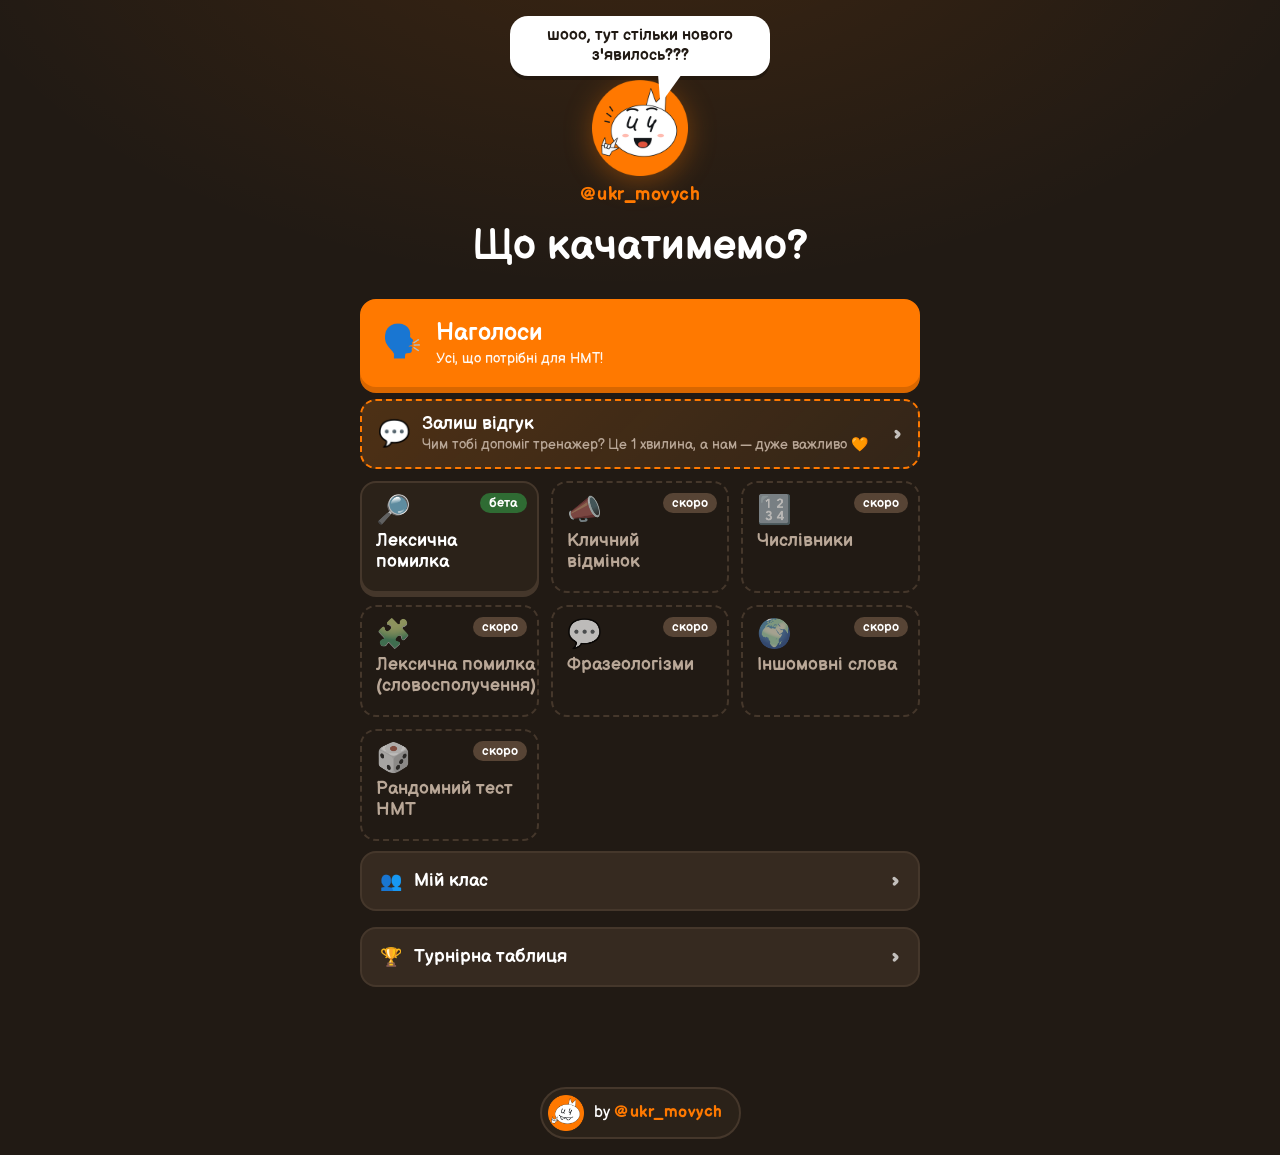
==== commit 7024f90e: "«👥 Мій клас»: класи з кодом/посиланням/QR, таблиця класу по всіх іграх; статистика → «Класи» Co-Auth" ====
--- a/index.html
+++ b/index.html
@@ -21,7 +21,7 @@
 <link rel="apple-touch-icon" href="apple-touch-icon.png">
 <link rel="preload" href="fonts/balsamiq-sans-cyrillic-700-normal.woff2" as="font" type="font/woff2" crossorigin>
 <script async src="https://telegram.org/js/telegram-web-app.js"></script>
-<link rel="stylesheet" href="style.css?v=20261020e">
+<link rel="stylesheet" href="style.css?v=20261021a">
 </head>
 <body>
 
@@ -38,6 +38,12 @@
     <button id="btn-rejoin" class="rejoin-btn" hidden>🔄 <span id="rejoin-label">Повернутися в гру · кімната</span> <b id="rejoin-code"></b></button>
 
     <div id="game-list" class="game-grid"></div>
+
+    <button id="btn-myclass" class="leaders-btn myclass-btn">
+      <span aria-hidden="true">👥</span>
+      <span>Мій клас</span>
+      <span class="mode-arrow" aria-hidden="true">›</span>
+    </button>
 
     <button id="btn-leaders" class="leaders-btn">
       <span aria-hidden="true">🏆</span>
@@ -367,6 +373,7 @@
       <h2>Гру закінчено!</h2>
       <p class="over-score"><span id="over-score">0</span></p>
       <p id="over-best" class="over-best"></p>
+      <p id="over-class" class="over-class" hidden></p>
 
       <form id="submit-form" class="submit-form" hidden>
         <label for="player-name">Твоє ім'я для турнірної таблиці</label>
@@ -406,6 +413,21 @@
       <ol id="leaders-list" class="leaders-list"></ol>
       <p id="leaders-status" class="leaders-status"></p>
     </section>
+
+    <button id="btn-leaders-class" class="leaders-btn myclass-btn">
+      <span aria-hidden="true">👥</span>
+      <span>Таблиця мого класу</span>
+      <span class="mode-arrow" aria-hidden="true">›</span>
+    </button>
+  </main>
+
+  <!-- 👥 Мій клас: логіка — myclass.js -->
+  <main id="myclass" class="screen" hidden>
+    <header class="top-bar">
+      <button id="btn-myclass-back" class="icon-btn" aria-label="В меню">‹ Меню</button>
+      <h2 class="screen-title">👥 Мій клас</h2>
+    </header>
+    <div id="myclass-body"></div>
   </main>
 
   <!-- Святкування -->
@@ -489,10 +511,11 @@
   <script src="frazeo-data.js?v=20261020b"></script>
   <script src="topics.js?v=20261020a"></script>
   <script src="slovospoluch-data.js?v=20261020e"></script>
-  <script src="script.js?v=20261020e"></script>
+  <script src="script.js?v=20261021a"></script>
   <script src="slovospoluch.js?v=20261020e"></script>
   <script src="online.js?v=20261020e"></script>
-  <script src="nmt-test.js?v=20261020a"></script>
+  <script src="nmt-test.js?v=20261021a"></script>
+  <script src="myclass.js?v=20261021a"></script>
 
 </body>
 </html>
--- a/style.css
+++ b/style.css
@@ -3372,7 +3372,7 @@
 .slovo-groups {
   display: grid;
   gap: 12px;
-  margin-bottom: 12px;
+  width: 100%;
 }
 
 .slovo-group {
@@ -3380,10 +3380,122 @@
   font-size: 17px;
 }
 
-.slovo-desc {
-  margin: 0 0 12px;
-}
-
-.slovo-desc.slovo-warn {
+.slovo-warn {
   color: var(--red);
 }
+
+.duel-lead .slovo-pair {
+  margin: 0;
+  font-size: inherit;
+}
+
+/* ---------- 👥 Мій клас (myclass.js) ---------- */
+.myclass-btn {
+  margin-top: 10px;
+}
+
+.class-card {
+  display: grid;
+  gap: 10px;
+  margin-bottom: 14px;
+}
+
+.class-h {
+  margin: 0;
+  font-size: 22px;
+}
+
+.class-note {
+  margin: 0;
+  color: var(--muted);
+  font-size: 15px;
+  line-height: 1.4;
+}
+
+.class-input,
+.class-code-input {
+  width: 100%;
+  box-sizing: border-box;
+  padding: 12px 14px;
+  border: 2px solid var(--line);
+  border-radius: 12px;
+  background: var(--bg);
+  color: var(--text);
+  font: inherit;
+  font-size: 18px;
+}
+
+.class-code-input {
+  text-align: center;
+  font-size: 30px;
+  letter-spacing: 4px;
+}
+
+.class-code {
+  margin: 0;
+  color: var(--orange);
+  font-size: 40px;
+  letter-spacing: 4px;
+  text-align: center;
+}
+
+.class-actions {
+  display: grid;
+  grid-template-columns: 1fr 1fr;
+  gap: 10px;
+}
+
+.class-actions .btn-secondary {
+  padding: 12px;
+  font-size: 17px;
+}
+
+.class-qr {
+  width: 220px;
+  margin: 0 auto;
+  padding: 10px;
+  border-radius: 12px;
+  background: #fff;
+}
+
+.class-qr svg {
+  display: block;
+  width: 100%;
+  height: auto;
+}
+
+.class-invite {
+  text-align: center;
+}
+
+.class-tabs {
+  flex-wrap: wrap;
+}
+
+.class-kick {
+  margin-left: 8px;
+  padding: 2px 8px;
+  border-radius: 8px;
+  background: var(--surface-2);
+  color: var(--muted);
+  font-size: 14px;
+}
+
+.class-leave {
+  display: block;
+  margin: 14px auto 0;
+  background: none;
+  color: var(--muted);
+  font-size: 14px;
+  text-decoration: underline;
+}
+
+.class-back {
+  margin-top: 4px;
+}
+
+.over-class {
+  margin: 6px 0 0;
+  color: #7fd483;
+  font-size: 15px;
+}
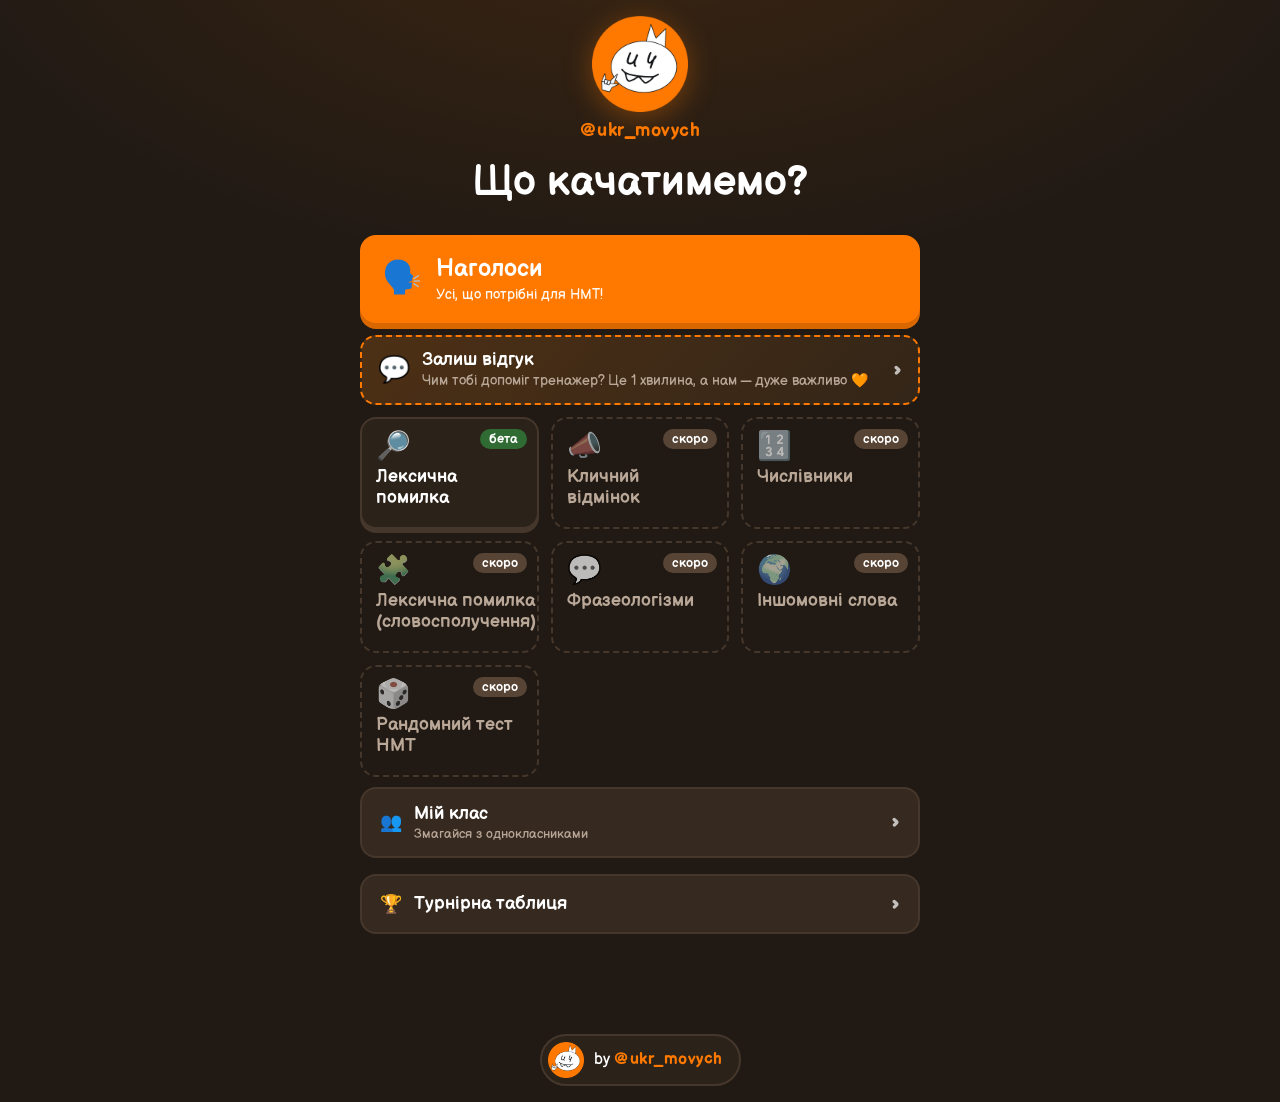
==== commit 6f18e243: "Меню: звичайний логотип без підпису; «Мій клас» угорі з позначкою «НОВЕ!» на тиждень; пояснення режи" ====
--- a/index.html
+++ b/index.html
@@ -1,7 +1,7 @@
 <!DOCTYPE html>
 <html lang="uk">
 <head>
-<script src="migrate.js?v=1"></script>
+<script src="migrate.js?v=2"></script>
 
 <!-- Google tag (gtag.js) -->
 <script async src="https://www.googletagmanager.com/gtag/js?id=G-82WP0WEX34"></script>
@@ -21,15 +21,14 @@
 <link rel="apple-touch-icon" href="apple-touch-icon.png">
 <link rel="preload" href="fonts/balsamiq-sans-cyrillic-700-normal.woff2" as="font" type="font/woff2" crossorigin>
 <script async src="https://telegram.org/js/telegram-web-app.js"></script>
-<link rel="stylesheet" href="style.css?v=20261021a">
+<link rel="stylesheet" href="style.css?v=20261021e">
 </head>
 <body>
 
   <!-- Меню -->
   <main id="menu" class="screen">
     <div class="menu-logo">
-      <p class="speech">шооо, тут стільки нового з'явилось???</p>
-      <img src="mascot-surprised.png?v=20261012j" alt="Радісно здивований маскот ukr_movych" width="96" height="96">
+      <img src="logo.png" alt="Логотип ukr_movych" width="96" height="96">
       <a class="handle" href="https://t.me/+GkBggS477tlmODQy" target="_blank" rel="noopener" data-tg-link>@ukr_movych</a>
     </div>
     <h1 class="title">Що качатимемо?</h1>
@@ -41,7 +40,7 @@
 
     <button id="btn-myclass" class="leaders-btn myclass-btn">
       <span aria-hidden="true">👥</span>
-      <span>Мій клас</span>
+      <span class="myclass-label">Мій клас<span class="myclass-sub">Змагайся з однокласниками</span></span>
       <span class="mode-arrow" aria-hidden="true">›</span>
     </button>
 
@@ -511,11 +510,11 @@
   <script src="frazeo-data.js?v=20261020b"></script>
   <script src="topics.js?v=20261020a"></script>
   <script src="slovospoluch-data.js?v=20261020e"></script>
-  <script src="script.js?v=20261021a"></script>
+  <script src="script.js?v=20261021e"></script>
   <script src="slovospoluch.js?v=20261020e"></script>
   <script src="online.js?v=20261020e"></script>
   <script src="nmt-test.js?v=20261021a"></script>
-  <script src="myclass.js?v=20261021a"></script>
+  <script src="myclass.js?v=20261021e"></script>
 
 </body>
 </html>
--- a/style.css
+++ b/style.css
@@ -3468,8 +3468,24 @@
   text-align: center;
 }
 
+/* Ігри в таблиці класу: одним рядком, гортаються вбік */
 .class-tabs {
-  flex-wrap: wrap;
+  display: flex;
+  overflow-x: auto;
+  scroll-snap-type: x proximity;
+  -webkit-overflow-scrolling: touch;
+  scrollbar-width: none;
+}
+
+.class-tabs::-webkit-scrollbar {
+  display: none;
+}
+
+.class-tabs .tab {
+  flex: none;
+  padding: 10px 14px;
+  white-space: nowrap;
+  scroll-snap-align: start;
 }
 
 .class-kick {
@@ -3499,3 +3515,80 @@
   color: #7fd483;
   font-size: 15px;
 }
+
+/* ---------- 👥 Мій клас: «НОВЕ!» у меню й пояснення на першому екрані ---------- */
+
+.myclass-label {
+  display: flex;
+  flex-direction: column;
+  gap: 2px;
+}
+
+.myclass-sub {
+  color: var(--muted);
+  font-size: 13px;
+  font-weight: 400;
+}
+
+.myclass-btn .badge-new {
+  flex: none;
+  background: var(--orange);
+  color: #fff;
+  font-weight: 700;
+  animation: new-pulse 1.6s ease-in-out infinite;
+}
+
+.game-grid .myclass-btn.is-new {
+  grid-column: 1 / -1;
+  margin-top: 0;
+  background: linear-gradient(135deg, rgba(255, 121, 0, .22), rgba(255, 121, 0, .06)), var(--surface-2);
+  border-color: var(--orange);
+  box-shadow: 0 0 0 3px rgba(255, 121, 0, .18);
+}
+
+.myclass-btn.is-new > span:first-child {
+  font-size: 26px;
+}
+
+@keyframes new-pulse {
+  0%, 100% { transform: scale(1); }
+  50% { transform: scale(1.08); }
+}
+
+.class-intro {
+  margin-bottom: 14px;
+  background: linear-gradient(135deg, rgba(255, 121, 0, .18), rgba(255, 121, 0, .04)), var(--surface);
+  border: 2px solid var(--orange);
+}
+
+.class-intro-title {
+  margin: 0 0 10px;
+  font-size: 20px;
+}
+
+.class-intro-list {
+  display: grid;
+  gap: 8px;
+  margin: 0;
+  padding: 0;
+  list-style: none;
+  font-size: 15px;
+  line-height: 1.3;
+}
+
+.class-intro-list li {
+  display: flex;
+  gap: 10px;
+}
+
+.class-intro-icon {
+  flex: none;
+  width: 22px;
+  text-align: center;
+}
+
+.class-intro-cta {
+  margin: 12px 0 0;
+  color: var(--orange);
+  font-size: 15px;
+}
